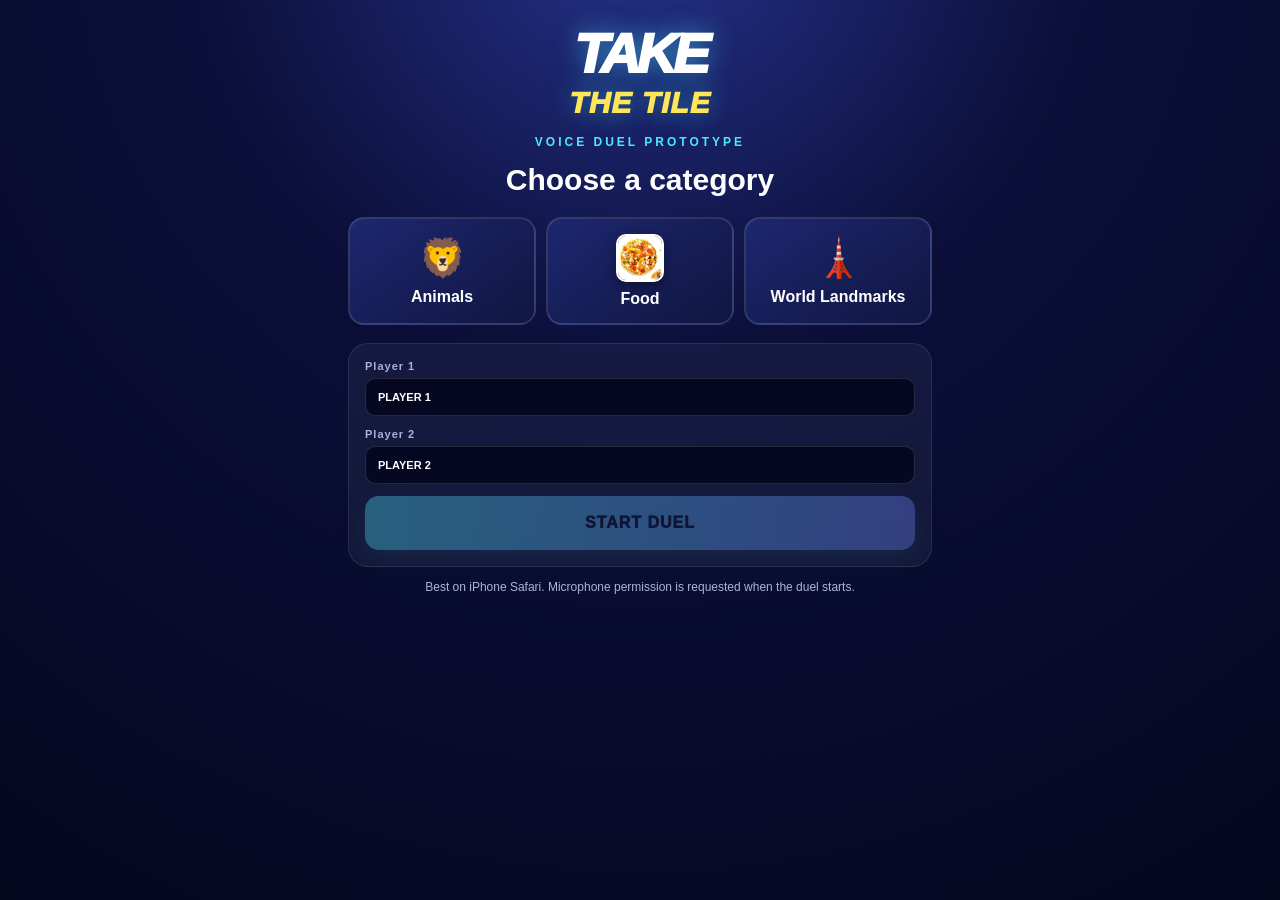
==== index.html @ 74255861 "v1.1" ====
<!doctype html>
<html lang="en">
<head>
  <meta charset="utf-8" />
  <meta name="viewport" content="width=device-width,initial-scale=1,viewport-fit=cover,user-scalable=no" />
  <meta name="theme-color" content="#080b2c" />
  <meta name="apple-mobile-web-app-capable" content="yes" />
  <meta name="apple-mobile-web-app-status-bar-style" content="black-translucent" />
  <title>Take The Tile — Voice Duel</title>
  <link rel="manifest" href="manifest.webmanifest" />
  <link rel="stylesheet" href="styles.css" />
</head>
<body>
  <main id="app">
    <section id="home" class="screen active">
      <div class="brand-mark">TAKE<br><span>THE TILE</span></div>
      <p class="eyebrow">VOICE DUEL PROTOTYPE</p>
      <h1>Choose a category</h1>
      <div id="categoryGrid" class="category-grid"></div>
      <div class="setup-card">
        <label>Player 1<input id="p1Name" maxlength="14" value="PLAYER 1" /></label>
        <label>Player 2<input id="p2Name" maxlength="14" value="PLAYER 2" /></label>
        <button id="startBtn" class="primary" disabled>START DUEL</button>
      </div>
      <p class="fine-print">Best on iPhone Safari. Microphone permission is requested when the duel starts.</p>
    </section>

    <section id="duel" class="screen">
      <header class="duel-header">
        <div class="category-label"><span>CATEGORY</span><strong id="duelCategory">Animals</strong></div>
        <button id="quitBtn" class="icon-btn" aria-label="Quit duel">×</button>
      </header>

      <div class="clocks">
        <div id="player0" class="player-panel active-player">
          <span id="name0">PLAYER 1</span>
          <strong id="clock0">45</strong>
        </div>
        <div id="player1" class="player-panel">
          <span id="name1">PLAYER 2</span>
          <strong id="clock1">45</strong>
        </div>
      </div>

      <section class="prompt-stage">
        <div id="turnBanner" class="turn-banner">PLAYER 1</div>
        <div id="promptCard" class="prompt-card" aria-live="polite">
          <div id="promptEmoji" class="prompt-emoji">🐘</div>
          <div id="promptHint" class="prompt-hint"></div>
        </div>
        <div id="passOverlay" class="pass-overlay hidden"><strong>PASS</strong><span>−3 SECONDS</span></div>
      </section>

      <section class="voice-card">
        <div class="voice-row">
          <div id="micDot" class="mic-dot"></div>
          <strong id="voiceStatus">Tap BEGIN to activate voice</strong>
        </div>
        <div id="heardText" class="heard-text">Your answer will appear here</div>
      </section>

      <div class="controls">
        <button id="beginBtn" class="primary">BEGIN</button>
        <button id="passBtn" class="pass-btn" disabled>PASS</button>
        <button id="manualCorrectBtn" class="secondary" disabled>CORRECT</button>
      </div>
      <p class="voice-help">Say the answer. Say “pass” or tap PASS. The CORRECT button is a fallback if iPhone speech recognition misses a valid answer.</p>
    </section>

    <section id="result" class="screen result-screen">
      <p class="eyebrow">DUEL COMPLETE</p>
      <div class="winner-burst">WINNER</div>
      <h1 id="winnerName">PLAYER 1</h1>
      <p id="resultCopy"></p>
      <div class="result-stats">
        <div><span id="finalName0">PLAYER 1</span><strong id="finalClock0">12</strong></div>
        <div><span id="finalName1">PLAYER 2</span><strong id="finalClock1">0</strong></div>
      </div>
      <button id="playAgainBtn" class="primary">PLAY AGAIN</button>
    </section>
  </main>
  <script src="game.js"></script>
</body>
</html>
---- styles.css ----
:root{--bg:#080b2c;--panel:#111747;--blue:#4ce7ff;--purple:#9b54ff;--pink:#ff3ba7;--yellow:#ffe558;--white:#fff;--muted:#aab3db;--danger:#ff5267}*{box-sizing:border-box}html,body{margin:0;min-height:100%;background:radial-gradient(circle at 50% -10%,#26338d 0,#0b0f39 38%,#05071f 100%);color:#fff;font-family:Inter,ui-sans-serif,-apple-system,BlinkMacSystemFont,"Segoe UI",sans-serif}body{min-height:100dvh;overflow-x:hidden}button,input{font:inherit}.screen{display:none;min-height:100dvh;padding:max(22px,env(safe-area-inset-top)) 18px max(24px,env(safe-area-inset-bottom));max-width:620px;margin:auto}.screen.active{display:flex;flex-direction:column}.brand-mark{margin:12px auto 0;text-align:center;font-weight:1000;font-style:italic;line-height:.72;font-size:56px;letter-spacing:-4px;text-shadow:0 0 25px #4ce7ff80}.brand-mark span{font-size:30px;color:var(--yellow);letter-spacing:1px}.eyebrow{text-align:center;color:var(--blue);font-weight:900;letter-spacing:3px;font-size:12px;margin:20px 0 6px}h1{text-align:center;font-size:30px;margin:8px 0 20px}.category-grid{display:grid;grid-template-columns:repeat(3,1fr);gap:10px}.category{border:2px solid #ffffff20;background:linear-gradient(145deg,#1d276f,#101641);border-radius:16px;color:#fff;padding:15px 8px;min-height:108px;display:flex;flex-direction:column;align-items:center;justify-content:center;gap:8px;font-weight:900}.category .cat-icon{font-size:38px}.category.selected{border-color:var(--yellow);box-shadow:0 0 0 2px #ffe55838,0 0 24px #ffe55830;transform:translateY(-2px)}.setup-card{margin-top:18px;background:#ffffff0c;border:1px solid #ffffff18;border-radius:20px;padding:16px;display:grid;gap:12px}.setup-card label{font-size:11px;letter-spacing:1px;color:var(--muted);font-weight:900}.setup-card input{display:block;width:100%;margin-top:6px;border:1px solid #ffffff22;border-radius:10px;background:#050820;color:#fff;padding:12px;font-weight:900;text-transform:uppercase}.primary,.pass-btn,.secondary{border:0;border-radius:14px;min-height:54px;font-weight:1000;letter-spacing:1px}.primary{background:linear-gradient(90deg,var(--blue),#6b8cff);color:#06102a;box-shadow:0 8px 24px #4ce7ff35}.primary:disabled{opacity:.35}.fine-print,.voice-help{font-size:12px;color:var(--muted);text-align:center;line-height:1.4}.duel-header{display:flex;align-items:center;justify-content:space-between}.category-label span{display:block;font-size:10px;letter-spacing:2px;color:var(--blue);font-weight:900}.category-label strong{font-size:22px}.icon-btn{width:40px;height:40px;border-radius:50%;border:1px solid #ffffff2b;background:#ffffff0c;color:#fff;font-size:28px}.clocks{display:grid;grid-template-columns:1fr 1fr;gap:10px;margin-top:18px}.player-panel{background:#0c1035;border:2px solid #ffffff18;border-radius:15px;padding:10px;text-align:center;transition:.2s}.player-panel span{display:block;font-size:11px;font-weight:900;color:var(--muted);white-space:nowrap;overflow:hidden;text-overflow:ellipsis}.player-panel strong{display:block;font-size:34px;font-variant-numeric:tabular-nums}.player-panel.active-player{border-color:var(--blue);box-shadow:0 0 22px #4ce7ff50;background:#14225a}.player-panel.danger{border-color:var(--danger);animation:pulse .7s infinite}.prompt-stage{position:relative;flex:1;min-height:300px;display:flex;align-items:center;justify-content:center;padding:24px 0 12px}.turn-banner{position:absolute;top:10px;z-index:2;background:var(--yellow);color:#161224;font-size:12px;font-weight:1000;padding:7px 18px;clip-path:polygon(7% 0,100% 0,93% 100%,0 100%)}.prompt-card{width:min(86vw,390px);aspect-ratio:1/1;border-radius:26px;background:radial-gradient(circle at 50% 35%,#fff 0,#edf3ff 55%,#c8d3ef 100%);border:6px solid #fff;box-shadow:0 0 0 3px #4ce7ff,0 18px 40px #0008;display:flex;flex-direction:column;align-items:center;justify-content:center;overflow:hidden}.prompt-emoji{font-size:clamp(110px,36vw,180px);filter:drop-shadow(0 12px 8px #18204a35)}.prompt-card.face-down{background:linear-gradient(145deg,#17205c,#080b2c);border-color:#4ce7ff;box-shadow:0 0 0 3px #9b54ff,0 18px 40px #0008}.prompt-card.face-down .prompt-emoji{filter:none}.card-back-mark{width:120px;height:120px;border-radius:50%;display:flex;align-items:center;justify-content:center;border:5px solid #ffe558;color:#ffe558;font-size:72px;font-weight:1000;box-shadow:0 0 28px #ffe55855}.prompt-hint{color:#0b1039;font-weight:1000;font-size:22px;text-align:center;padding:0 20px}.pass-overlay{position:absolute;inset:20% 8%;z-index:5;border-radius:24px;background:#ff365be8;display:flex;flex-direction:column;align-items:center;justify-content:center;box-shadow:0 0 40px #ff365b}.pass-overlay strong{font-size:56px}.pass-overlay span{font-weight:1000;letter-spacing:2px}.hidden{display:none}.voice-card{background:#ffffff0c;border:1px solid #ffffff20;border-radius:15px;padding:11px 14px}.voice-row{display:flex;align-items:center;gap:9px;font-size:12px}.mic-dot{width:11px;height:11px;border-radius:50%;background:#6d7397}.mic-dot.listening{background:#35ff8d;box-shadow:0 0 12px #35ff8d;animation:pulse .8s infinite}.mic-dot.error{background:var(--danger)}.heard-text{margin-top:6px;min-height:22px;color:var(--blue);font-weight:800;white-space:nowrap;overflow:hidden;text-overflow:ellipsis}.controls{display:grid;grid-template-columns:1fr 1fr;gap:10px;margin-top:12px}.controls .primary{grid-column:1/-1}.pass-btn{background:linear-gradient(90deg,#ff3b64,#ff6550);color:#fff}.secondary{background:#ffffff14;color:#fff;border:1px solid #ffffff35}.controls button:disabled{opacity:.35}.result-screen{align-items:center;justify-content:center;text-align:center}.winner-burst{background:var(--yellow);color:#17102c;font-weight:1000;letter-spacing:3px;padding:8px 26px;clip-path:polygon(6% 0,100% 0,94% 100%,0 100%);margin-top:14px}.result-screen h1{font-size:44px;margin:16px 0 6px;text-shadow:0 0 25px #4ce7ff}.result-stats{display:grid;grid-template-columns:1fr 1fr;width:100%;gap:10px;margin:24px 0}.result-stats div{background:#ffffff0c;border:1px solid #ffffff20;border-radius:16px;padding:15px}.result-stats span{display:block;color:var(--muted);font-size:11px;font-weight:900}.result-stats strong{font-size:31px}@keyframes pulse{50%{opacity:.5;transform:scale(.97)}}@media(max-height:720px){.prompt-stage{min-height:245px}.prompt-card{width:min(65vw,300px)}.prompt-emoji{font-size:110px}.voice-help{margin:8px 0 0}}
.category .cat-image{width:48px;height:48px;object-fit:cover;border-radius:10px;border:2px solid #fff;box-shadow:0 4px 12px #0006}.prompt-emoji:has(.prompt-photo){width:100%;height:100%;display:flex;align-items:center;justify-content:center}.prompt-photo{width:100%;height:100%;object-fit:contain;background:#fff;display:block}
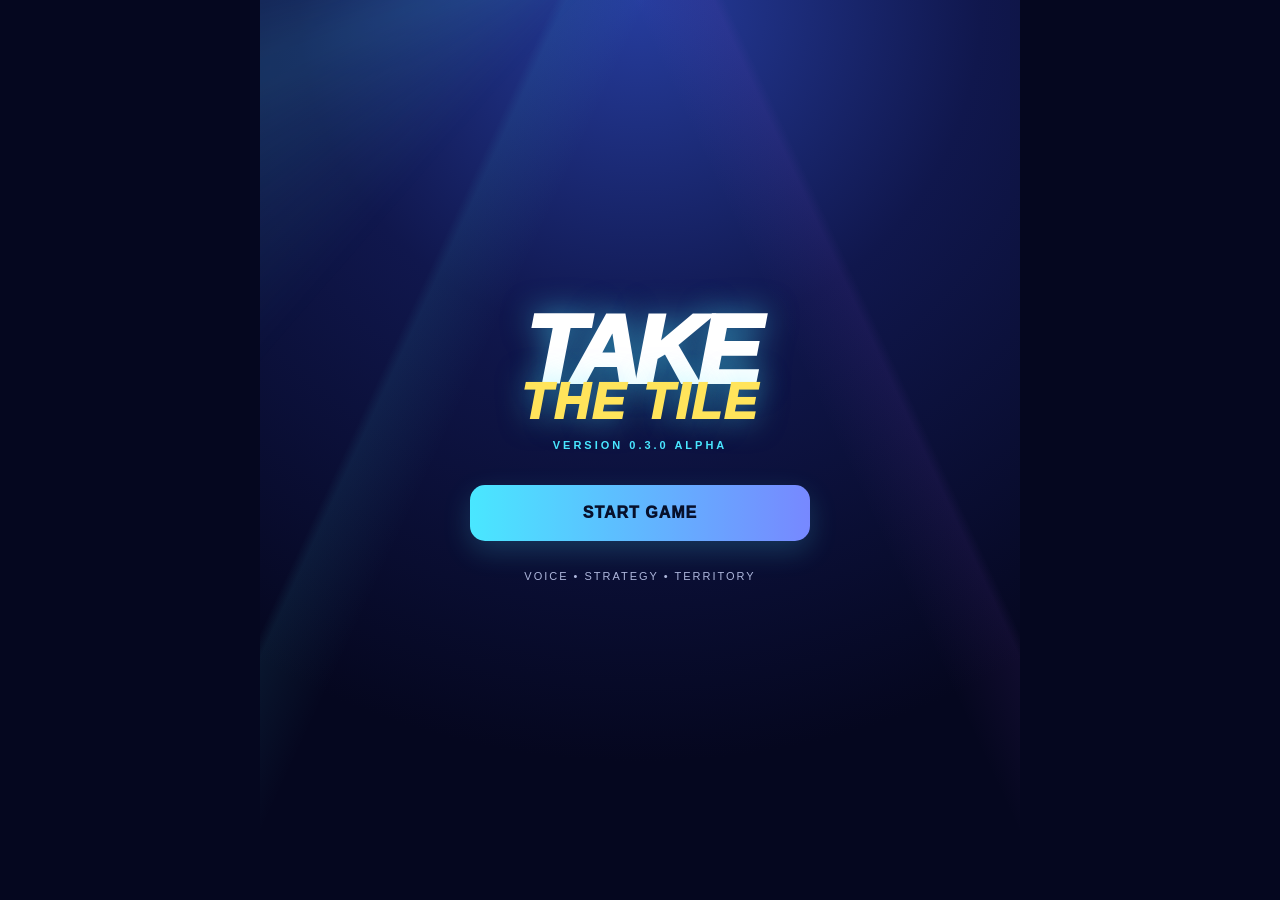
==== commit 29df7dd8: "v0.2.2v1" ====
--- a/index.html
+++ b/index.html
@@ -1,84 +1,18 @@
 <!doctype html>
 <html lang="en">
 <head>
-  <meta charset="utf-8" />
-  <meta name="viewport" content="width=device-width,initial-scale=1,viewport-fit=cover,user-scalable=no" />
-  <meta name="theme-color" content="#080b2c" />
-  <meta name="apple-mobile-web-app-capable" content="yes" />
-  <meta name="apple-mobile-web-app-status-bar-style" content="black-translucent" />
-  <title>Take The Tile — Voice Duel</title>
-  <link rel="manifest" href="manifest.webmanifest" />
-  <link rel="stylesheet" href="styles.css" />
+<meta charset="utf-8"><meta name="viewport" content="width=device-width,initial-scale=1,viewport-fit=cover,user-scalable=no">
+<meta name="theme-color" content="#05071f"><meta name="apple-mobile-web-app-capable" content="yes">
+<title>Take the Tile</title><link rel="manifest" href="manifest.webmanifest"><link rel="stylesheet" href="styles.css">
 </head>
-<body>
-  <main id="app">
-    <section id="home" class="screen active">
-      <div class="brand-mark">TAKE<br><span>THE TILE</span></div>
-      <p class="eyebrow">VOICE DUEL PROTOTYPE</p>
-      <h1>Choose a category</h1>
-      <div id="categoryGrid" class="category-grid"></div>
-      <div class="setup-card">
-        <label>Player 1<input id="p1Name" maxlength="14" value="PLAYER 1" /></label>
-        <label>Player 2<input id="p2Name" maxlength="14" value="PLAYER 2" /></label>
-        <button id="startBtn" class="primary" disabled>START DUEL</button>
-      </div>
-      <p class="fine-print">Best on iPhone Safari. Microphone permission is requested when the duel starts.</p>
-    </section>
-
-    <section id="duel" class="screen">
-      <header class="duel-header">
-        <div class="category-label"><span>CATEGORY</span><strong id="duelCategory">Animals</strong></div>
-        <button id="quitBtn" class="icon-btn" aria-label="Quit duel">×</button>
-      </header>
-
-      <div class="clocks">
-        <div id="player0" class="player-panel active-player">
-          <span id="name0">PLAYER 1</span>
-          <strong id="clock0">45</strong>
-        </div>
-        <div id="player1" class="player-panel">
-          <span id="name1">PLAYER 2</span>
-          <strong id="clock1">45</strong>
-        </div>
-      </div>
-
-      <section class="prompt-stage">
-        <div id="turnBanner" class="turn-banner">PLAYER 1</div>
-        <div id="promptCard" class="prompt-card" aria-live="polite">
-          <div id="promptEmoji" class="prompt-emoji">🐘</div>
-          <div id="promptHint" class="prompt-hint"></div>
-        </div>
-        <div id="passOverlay" class="pass-overlay hidden"><strong>PASS</strong><span>−3 SECONDS</span></div>
-      </section>
-
-      <section class="voice-card">
-        <div class="voice-row">
-          <div id="micDot" class="mic-dot"></div>
-          <strong id="voiceStatus">Tap BEGIN to activate voice</strong>
-        </div>
-        <div id="heardText" class="heard-text">Your answer will appear here</div>
-      </section>
-
-      <div class="controls">
-        <button id="beginBtn" class="primary">BEGIN</button>
-        <button id="passBtn" class="pass-btn" disabled>PASS</button>
-        <button id="manualCorrectBtn" class="secondary" disabled>CORRECT</button>
-      </div>
-      <p class="voice-help">Say the answer. Say “pass” or tap PASS. The CORRECT button is a fallback if iPhone speech recognition misses a valid answer.</p>
-    </section>
-
-    <section id="result" class="screen result-screen">
-      <p class="eyebrow">DUEL COMPLETE</p>
-      <div class="winner-burst">WINNER</div>
-      <h1 id="winnerName">PLAYER 1</h1>
-      <p id="resultCopy"></p>
-      <div class="result-stats">
-        <div><span id="finalName0">PLAYER 1</span><strong id="finalClock0">12</strong></div>
-        <div><span id="finalName1">PLAYER 2</span><strong id="finalClock1">0</strong></div>
-      </div>
-      <button id="playAgainBtn" class="primary">PLAY AGAIN</button>
-    </section>
-  </main>
-  <script src="game.js"></script>
-</body>
-</html>
+<body><main id="app">
+<section id="splash" class="screen active studio-screen"><div class="spotlights"></div><div class="logo">TAKE<span>THE TILE</span></div><div class="version">VERSION 0.3.0 ALPHA</div><button id="enterBtn" class="primary hero-btn">START GAME</button><p class="tagline">VOICE • STRATEGY • TERRITORY</p></section>
+<section id="mode" class="screen studio-screen"><header class="topbar"><button class="back" data-back="splash">‹</button><h1>Choose Game</h1></header><div class="mode-grid" id="modeGrid"></div></section>
+<section id="players" class="screen studio-screen"><header class="topbar"><button class="back" data-back="mode">‹</button><h1>Players</h1></header><p class="step-copy">Enter a name and choose a colour for every player.</p><div id="playerForm" class="player-form"></div><button id="toCategoriesBtn" class="primary">CHOOSE CATEGORIES</button></section>
+<section id="categories" class="screen studio-screen"><header class="topbar"><button class="back" data-back="players">‹</button><h1>Category Draft</h1></header><div class="draft-banner"><span id="draftPlayer">PLAYER 1</span><strong>Choose your category</strong></div><div id="genreTabs" class="genre-tabs"></div><div id="categoryGrid" class="category-grid"></div><p class="catalog-note"><strong>200-category catalogue installed.</strong> Categories marked READY contain local image packs in this build.</p></section>
+<section id="randomizer" class="screen studio-screen centre"><p class="eyebrow">THE RANDOMIZER</p><div id="randomName" class="random-name">PLAYER 1</div><p id="randomCopy">Selecting the next challenger…</p></section>
+<section id="board" class="screen studio-screen"><header class="board-header"><div><span>CHALLENGER</span><strong id="challengerName">PLAYER 1</strong></div><button id="boardQuit" class="icon-btn">×</button></header><p id="boardInstruction" class="board-instruction">Touch an opponent tile that shares an edge with your territory.</p><div id="floorBoard" class="floor-board"></div><div id="boardLegend" class="board-legend"></div></section>
+<section id="duel" class="screen studio-screen"><header class="duel-header"><div class="category-label"><span>CATEGORY</span><strong id="duelCategory"></strong></div><button id="quitDuel" class="icon-btn">×</button></header><div class="clocks"><div id="player0" class="player-panel active-player"><span id="name0"></span><strong id="clock0">45</strong></div><div id="player1" class="player-panel"><span id="name1"></span><strong id="clock1">45</strong></div></div><section class="prompt-stage"><div id="turnBanner" class="turn-banner"></div><div id="promptCard" class="prompt-card face-down"><div id="promptVisual"><div class="card-back-mark">?</div></div></div><div id="passOverlay" class="pass-overlay hidden"><strong>PASS</strong><span>−3 SECONDS</span></div></section><section class="voice-card"><div class="voice-row"><div id="micDot" class="mic-dot"></div><strong id="voiceStatus">Tap BEGIN to activate voice</strong></div><div id="heardText" class="heard-text">Your answer will appear here</div></section><div class="controls"><button id="beginBtn" class="primary">BEGIN</button><button id="passBtn" class="pass-btn" disabled>PASS</button><button id="manualCorrectBtn" class="secondary" disabled>CORRECT</button></div></section>
+<section id="result" class="screen studio-screen centre"><p class="eyebrow">DUEL COMPLETE</p><div class="winner-burst">WINNER</div><h1 id="winnerName"></h1><p id="resultCopy"></p><button id="continueBoardBtn" class="primary">RETURN TO THE FLOOR</button></section>
+<section id="champion" class="screen studio-screen centre"><p class="eyebrow">THE FLOOR IS YOURS</p><div class="trophy">★</div><h1 id="championName"></h1><p>has taken every tile.</p><button id="newGameBtn" class="primary">NEW GAME</button></section>
+</main><script src="game.js"></script></body></html>
--- a/styles.css
+++ b/styles.css
@@ -1,2 +1 @@
-:root{--bg:#080b2c;--panel:#111747;--blue:#4ce7ff;--purple:#9b54ff;--pink:#ff3ba7;--yellow:#ffe558;--white:#fff;--muted:#aab3db;--danger:#ff5267}*{box-sizing:border-box}html,body{margin:0;min-height:100%;background:radial-gradient(circle at 50% -10%,#26338d 0,#0b0f39 38%,#05071f 100%);color:#fff;font-family:Inter,ui-sans-serif,-apple-system,BlinkMacSystemFont,"Segoe UI",sans-serif}body{min-height:100dvh;overflow-x:hidden}button,input{font:inherit}.screen{display:none;min-height:100dvh;padding:max(22px,env(safe-area-inset-top)) 18px max(24px,env(safe-area-inset-bottom));max-width:620px;margin:auto}.screen.active{display:flex;flex-direction:column}.brand-mark{margin:12px auto 0;text-align:center;font-weight:1000;font-style:italic;line-height:.72;font-size:56px;letter-spacing:-4px;text-shadow:0 0 25px #4ce7ff80}.brand-mark span{font-size:30px;color:var(--yellow);letter-spacing:1px}.eyebrow{text-align:center;color:var(--blue);font-weight:900;letter-spacing:3px;font-size:12px;margin:20px 0 6px}h1{text-align:center;font-size:30px;margin:8px 0 20px}.category-grid{display:grid;grid-template-columns:repeat(3,1fr);gap:10px}.category{border:2px solid #ffffff20;background:linear-gradient(145deg,#1d276f,#101641);border-radius:16px;color:#fff;padding:15px 8px;min-height:108px;display:flex;flex-direction:column;align-items:center;justify-content:center;gap:8px;font-weight:900}.category .cat-icon{font-size:38px}.category.selected{border-color:var(--yellow);box-shadow:0 0 0 2px #ffe55838,0 0 24px #ffe55830;transform:translateY(-2px)}.setup-card{margin-top:18px;background:#ffffff0c;border:1px solid #ffffff18;border-radius:20px;padding:16px;display:grid;gap:12px}.setup-card label{font-size:11px;letter-spacing:1px;color:var(--muted);font-weight:900}.setup-card input{display:block;width:100%;margin-top:6px;border:1px solid #ffffff22;border-radius:10px;background:#050820;color:#fff;padding:12px;font-weight:900;text-transform:uppercase}.primary,.pass-btn,.secondary{border:0;border-radius:14px;min-height:54px;font-weight:1000;letter-spacing:1px}.primary{background:linear-gradient(90deg,var(--blue),#6b8cff);color:#06102a;box-shadow:0 8px 24px #4ce7ff35}.primary:disabled{opacity:.35}.fine-print,.voice-help{font-size:12px;color:var(--muted);text-align:center;line-height:1.4}.duel-header{display:flex;align-items:center;justify-content:space-between}.category-label span{display:block;font-size:10px;letter-spacing:2px;color:var(--blue);font-weight:900}.category-label strong{font-size:22px}.icon-btn{width:40px;height:40px;border-radius:50%;border:1px solid #ffffff2b;background:#ffffff0c;color:#fff;font-size:28px}.clocks{display:grid;grid-template-columns:1fr 1fr;gap:10px;margin-top:18px}.player-panel{background:#0c1035;border:2px solid #ffffff18;border-radius:15px;padding:10px;text-align:center;transition:.2s}.player-panel span{display:block;font-size:11px;font-weight:900;color:var(--muted);white-space:nowrap;overflow:hidden;text-overflow:ellipsis}.player-panel strong{display:block;font-size:34px;font-variant-numeric:tabular-nums}.player-panel.active-player{border-color:var(--blue);box-shadow:0 0 22px #4ce7ff50;background:#14225a}.player-panel.danger{border-color:var(--danger);animation:pulse .7s infinite}.prompt-stage{position:relative;flex:1;min-height:300px;display:flex;align-items:center;justify-content:center;padding:24px 0 12px}.turn-banner{position:absolute;top:10px;z-index:2;background:var(--yellow);color:#161224;font-size:12px;font-weight:1000;padding:7px 18px;clip-path:polygon(7% 0,100% 0,93% 100%,0 100%)}.prompt-card{width:min(86vw,390px);aspect-ratio:1/1;border-radius:26px;background:radial-gradient(circle at 50% 35%,#fff 0,#edf3ff 55%,#c8d3ef 100%);border:6px solid #fff;box-shadow:0 0 0 3px #4ce7ff,0 18px 40px #0008;display:flex;flex-direction:column;align-items:center;justify-content:center;overflow:hidden}.prompt-emoji{font-size:clamp(110px,36vw,180px);filter:drop-shadow(0 12px 8px #18204a35)}.prompt-card.face-down{background:linear-gradient(145deg,#17205c,#080b2c);border-color:#4ce7ff;box-shadow:0 0 0 3px #9b54ff,0 18px 40px #0008}.prompt-card.face-down .prompt-emoji{filter:none}.card-back-mark{width:120px;height:120px;border-radius:50%;display:flex;align-items:center;justify-content:center;border:5px solid #ffe558;color:#ffe558;font-size:72px;font-weight:1000;box-shadow:0 0 28px #ffe55855}.prompt-hint{color:#0b1039;font-weight:1000;font-size:22px;text-align:center;padding:0 20px}.pass-overlay{position:absolute;inset:20% 8%;z-index:5;border-radius:24px;background:#ff365be8;display:flex;flex-direction:column;align-items:center;justify-content:center;box-shadow:0 0 40px #ff365b}.pass-overlay strong{font-size:56px}.pass-overlay span{font-weight:1000;letter-spacing:2px}.hidden{display:none}.voice-card{background:#ffffff0c;border:1px solid #ffffff20;border-radius:15px;padding:11px 14px}.voice-row{display:flex;align-items:center;gap:9px;font-size:12px}.mic-dot{width:11px;height:11px;border-radius:50%;background:#6d7397}.mic-dot.listening{background:#35ff8d;box-shadow:0 0 12px #35ff8d;animation:pulse .8s infinite}.mic-dot.error{background:var(--danger)}.heard-text{margin-top:6px;min-height:22px;color:var(--blue);font-weight:800;white-space:nowrap;overflow:hidden;text-overflow:ellipsis}.controls{display:grid;grid-template-columns:1fr 1fr;gap:10px;margin-top:12px}.controls .primary{grid-column:1/-1}.pass-btn{background:linear-gradient(90deg,#ff3b64,#ff6550);color:#fff}.secondary{background:#ffffff14;color:#fff;border:1px solid #ffffff35}.controls button:disabled{opacity:.35}.result-screen{align-items:center;justify-content:center;text-align:center}.winner-burst{background:var(--yellow);color:#17102c;font-weight:1000;letter-spacing:3px;padding:8px 26px;clip-path:polygon(6% 0,100% 0,94% 100%,0 100%);margin-top:14px}.result-screen h1{font-size:44px;margin:16px 0 6px;text-shadow:0 0 25px #4ce7ff}.result-stats{display:grid;grid-template-columns:1fr 1fr;width:100%;gap:10px;margin:24px 0}.result-stats div{background:#ffffff0c;border:1px solid #ffffff20;border-radius:16px;padding:15px}.result-stats span{display:block;color:var(--muted);font-size:11px;font-weight:900}.result-stats strong{font-size:31px}@keyframes pulse{50%{opacity:.5;transform:scale(.97)}}@media(max-height:720px){.prompt-stage{min-height:245px}.prompt-card{width:min(65vw,300px)}.prompt-emoji{font-size:110px}.voice-help{margin:8px 0 0}}
-.category .cat-image{width:48px;height:48px;object-fit:cover;border-radius:10px;border:2px solid #fff;box-shadow:0 4px 12px #0006}.prompt-emoji:has(.prompt-photo){width:100%;height:100%;display:flex;align-items:center;justify-content:center}.prompt-photo{width:100%;height:100%;object-fit:contain;background:#fff;display:block}
+:root{--bg:#05071f;--blue:#49e7ff;--purple:#9b54ff;--yellow:#ffe45b;--muted:#aeb7dc;--danger:#ff5267}*{box-sizing:border-box}html,body{margin:0;min-height:100%;background:#05071f;color:#fff;font-family:Inter,-apple-system,BlinkMacSystemFont,"Segoe UI",sans-serif}body{min-height:100dvh;overflow-x:hidden}button,input{font:inherit}.screen{display:none;min-height:100dvh;padding:max(20px,env(safe-area-inset-top)) 16px max(22px,env(safe-area-inset-bottom));max-width:760px;margin:auto;position:relative;overflow:hidden}.screen.active{display:flex;flex-direction:column}.studio-screen{background:radial-gradient(circle at 50% 0,#263d9e 0,#10174d 35%,#05071f 78%)}.studio-screen:before{content:"";position:absolute;inset:0;pointer-events:none;background:linear-gradient(115deg,transparent 25%,#48e8ff12 26%,transparent 33%),linear-gradient(245deg,transparent 25%,#a855f712 26%,transparent 33%)}.studio-screen>*{position:relative;z-index:1}.centre{align-items:center;justify-content:center;text-align:center}.spotlights{position:absolute;inset:-10% -40% 30%;background:conic-gradient(from 220deg at 50% 0,transparent,#52e9ff25,transparent 15%,#a855f72b,transparent 31%,#ffe45b20,transparent 46%);filter:blur(10px);animation:sweep 7s linear infinite}.logo{margin:auto auto 18px;text-align:center;font-weight:1000;font-style:italic;line-height:.72;font-size:clamp(58px,17vw,96px);letter-spacing:-6px;text-shadow:0 0 30px #49e7ff88}.logo span{display:block;font-size:.52em;color:var(--yellow);letter-spacing:2px}.version{text-align:center;color:var(--blue);letter-spacing:3px;font-size:11px;font-weight:900}.tagline{text-align:center;color:var(--muted);letter-spacing:2px;font-size:11px;margin-bottom:auto}.hero-btn{margin:34px auto 18px;width:min(340px,90%)}.primary,.secondary,.pass-btn{border:0;border-radius:15px;min-height:56px;padding:0 18px;font-weight:1000;letter-spacing:1px}.primary{background:linear-gradient(90deg,var(--blue),#7788ff);color:#07102b;box-shadow:0 10px 28px #49e7ff30}.secondary{background:#ffffff14;color:#fff;border:1px solid #ffffff35}.pass-btn{background:linear-gradient(90deg,#ff3b64,#ff6b4c);color:#fff}.topbar,.duel-header,.board-header{display:flex;align-items:center;justify-content:space-between}.topbar h1{margin:0 auto;font-size:27px}.back,.icon-btn{width:42px;height:42px;border-radius:50%;border:1px solid #ffffff2d;background:#ffffff0d;color:#fff;font-size:28px}.mode-grid{display:grid;gap:13px;margin:auto 0}.mode-card{border:1px solid #ffffff25;background:linear-gradient(145deg,#253582,#101642);border-radius:20px;color:#fff;padding:22px;text-align:left;box-shadow:0 15px 28px #0005,inset 0 1px #ffffff24}.mode-card strong{display:block;font-size:24px}.mode-card span{color:var(--muted);font-size:13px}.step-copy,.catalog-note,.board-instruction{color:var(--muted);text-align:center;line-height:1.45}.player-form{display:grid;gap:10px;margin:12px 0 18px;overflow:auto}.player-row{display:grid;grid-template-columns:42px 1fr;gap:10px;background:#ffffff0b;border:1px solid #ffffff1e;border-radius:15px;padding:10px}.player-swatch{border-radius:11px;border:2px solid #fff5}.player-row input{width:100%;border:0;border-radius:10px;background:#050820;color:#fff;padding:12px;font-weight:900;text-transform:uppercase}.genre-tabs{display:flex;gap:8px;overflow:auto;padding:12px 0}.genre-tab{white-space:nowrap;border:1px solid #ffffff25;background:#ffffff0d;color:#fff;border-radius:999px;padding:9px 13px;font-size:12px;font-weight:900}.genre-tab.active{background:var(--yellow);color:#11142c}.draft-banner{text-align:center;background:#ffffff0d;border:1px solid #ffffff20;border-radius:16px;padding:12px;margin-top:16px}.draft-banner span{display:block;color:var(--blue);font-weight:1000}.category-grid{display:grid;grid-template-columns:repeat(2,1fr);gap:10px;overflow:auto;padding-bottom:10px}.category{position:relative;border:1px solid #ffffff22;background:linear-gradient(145deg,#1b286c,#0c123a);color:#fff;border-radius:16px;padding:14px;text-align:left;min-height:92px}.category strong{display:block}.category small{color:var(--muted)}.category.ready:after{content:"READY";position:absolute;right:8px;top:8px;font-size:9px;background:#39e88c;color:#052116;border-radius:99px;padding:4px 7px;font-weight:1000}.category.locked{opacity:.44}.random-name{font-size:clamp(42px,13vw,78px);font-weight:1000;text-shadow:0 0 30px #49e7ff;margin:20px 0}.floor-board{display:grid;gap:8px;perspective:900px;margin:auto 0}.tile{position:relative;min-height:92px;border:1px solid #ffffff45;border-radius:13px;color:#fff;padding:8px;transform:rotateX(7deg);box-shadow:0 12px 0 #020315aa,0 17px 25px #0008,inset 0 2px #ffffff50;display:flex;flex-direction:column;justify-content:space-between;text-align:left}.tile.selectable{outline:3px solid var(--yellow);animation:tileGlow 1s infinite}.tile .owner{font-size:10px;font-weight:1000}.tile .cat{font-size:11px;line-height:1.1;font-weight:900}.board-header span{display:block;color:var(--blue);font-size:9px;letter-spacing:2px}.board-header strong{font-size:21px}.board-legend{display:flex;gap:8px;overflow:auto;margin-top:14px}.legend-chip{white-space:nowrap;font-size:10px;border-radius:99px;padding:7px 10px;font-weight:900}.category-label span{display:block;font-size:9px;color:var(--blue);letter-spacing:2px}.category-label strong{font-size:22px}.clocks{display:grid;grid-template-columns:1fr 1fr;gap:10px;margin-top:16px}.player-panel{background:#0b1035;border:2px solid #ffffff18;border-radius:15px;padding:10px;text-align:center}.player-panel.active-player{border-color:var(--blue);box-shadow:0 0 22px #49e7ff55}.player-panel span{display:block;font-size:11px;font-weight:900;color:var(--muted)}.player-panel strong{font-size:34px}.prompt-stage{position:relative;flex:1;min-height:295px;display:flex;align-items:center;justify-content:center;padding:25px 0 10px}.turn-banner{position:absolute;top:8px;background:var(--yellow);color:#151127;font-size:11px;font-weight:1000;padding:7px 18px;clip-path:polygon(7% 0,100% 0,93% 100%,0 100%)}.prompt-card{width:min(84vw,390px);aspect-ratio:1;border-radius:25px;background:#edf3ff;border:6px solid #fff;box-shadow:0 0 0 3px var(--blue),0 18px 40px #0008;overflow:hidden;display:flex;align-items:center;justify-content:center}.prompt-card.face-down{background:linear-gradient(145deg,#18235f,#070a28)}#promptVisual,.prompt-photo{width:100%;height:100%}.prompt-photo{object-fit:cover}.card-back-mark{margin:auto;width:120px;height:120px;border-radius:50%;border:5px solid var(--yellow);color:var(--yellow);display:flex;align-items:center;justify-content:center;font-size:72px;font-weight:1000}.pass-overlay{position:absolute;inset:22% 8%;z-index:4;border-radius:23px;background:#ff365bea;display:flex;flex-direction:column;align-items:center;justify-content:center}.pass-overlay strong{font-size:56px}.hidden{display:none}.voice-card{background:#ffffff0c;border:1px solid #ffffff20;border-radius:15px;padding:11px 14px}.voice-row{display:flex;gap:9px;align-items:center;font-size:12px}.mic-dot{width:11px;height:11px;border-radius:50%;background:#697197}.mic-dot.listening{background:#35ff8d;box-shadow:0 0 12px #35ff8d}.mic-dot.error{background:var(--danger)}.heard-text{margin-top:6px;min-height:22px;color:var(--blue);font-weight:800;white-space:nowrap;overflow:hidden;text-overflow:ellipsis}.controls{display:grid;grid-template-columns:1fr 1fr;gap:10px;margin-top:12px}.controls .primary{grid-column:1/-1}.controls button:disabled{opacity:.35}.winner-burst{background:var(--yellow);color:#17102c;font-weight:1000;letter-spacing:3px;padding:8px 26px;clip-path:polygon(6% 0,100% 0,94% 100%,0 100%)}.trophy{font-size:100px;color:var(--yellow);text-shadow:0 0 35px #ffe45b}.eyebrow{color:var(--blue);font-weight:1000;letter-spacing:3px;font-size:11px}@keyframes sweep{to{transform:rotate(360deg)}}@keyframes tileGlow{50%{filter:brightness(1.35)}}@media(min-width:650px){.category-grid{grid-template-columns:repeat(3,1fr)}}@media(max-height:720px){.prompt-stage{min-height:235px}.prompt-card{width:min(65vw,300px)}}
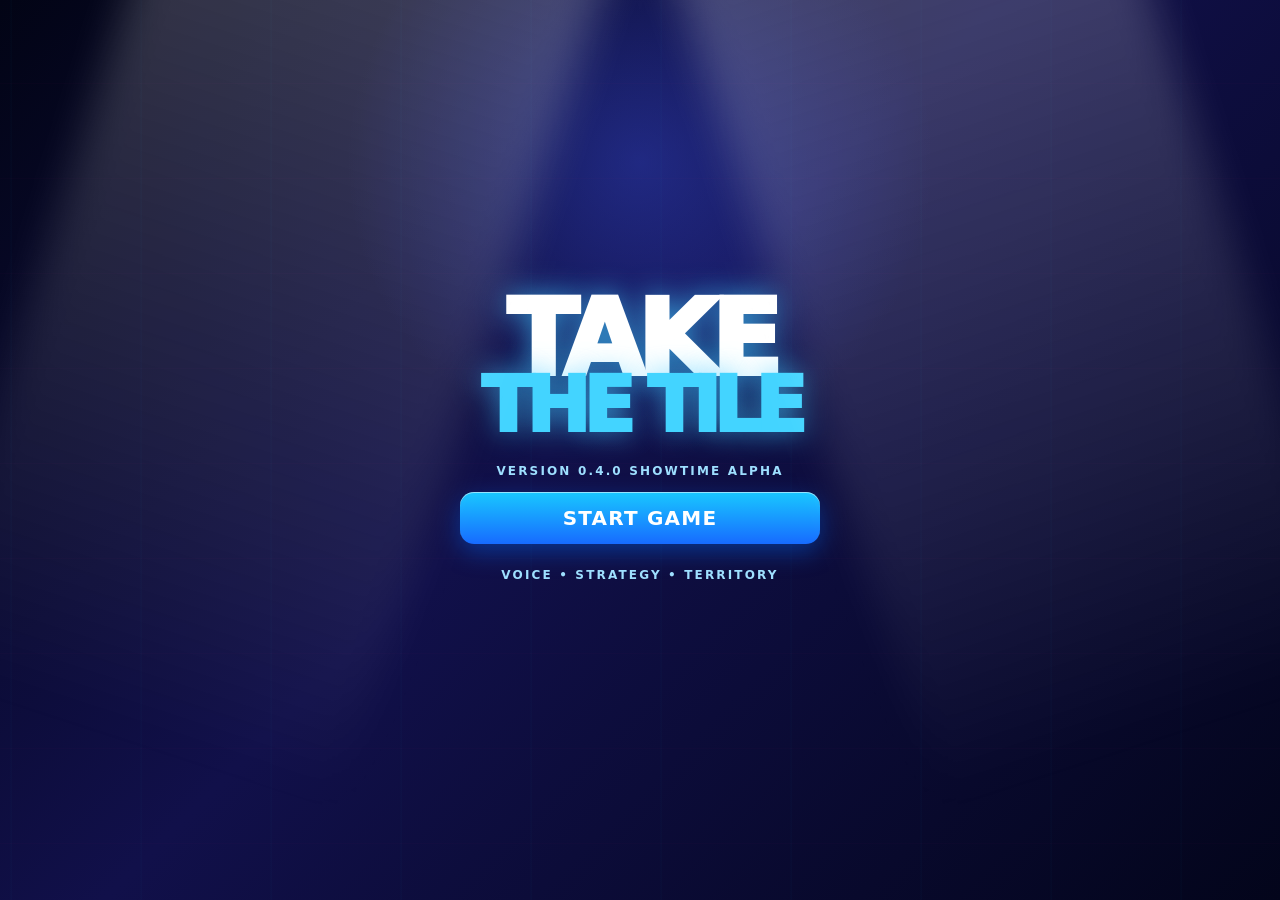
==== commit 4674b159: "v2" ====
--- a/index.html
+++ b/index.html
@@ -6,13 +6,15 @@
 <title>Take the Tile</title><link rel="manifest" href="manifest.webmanifest"><link rel="stylesheet" href="styles.css">
 </head>
 <body><main id="app">
-<section id="splash" class="screen active studio-screen"><div class="spotlights"></div><div class="logo">TAKE<span>THE TILE</span></div><div class="version">VERSION 0.3.0 ALPHA</div><button id="enterBtn" class="primary hero-btn">START GAME</button><p class="tagline">VOICE • STRATEGY • TERRITORY</p></section>
-<section id="mode" class="screen studio-screen"><header class="topbar"><button class="back" data-back="splash">‹</button><h1>Choose Game</h1></header><div class="mode-grid" id="modeGrid"></div></section>
+<section id="splash" class="screen active studio-screen centre"><div class="spotlights"></div><div class="logo">TAKE<span>THE TILE</span></div><div class="version">VERSION 0.4.0 SHOWTIME ALPHA</div><button id="enterBtn" class="primary hero-btn">START GAME</button><p class="tagline">VOICE • STRATEGY • TERRITORY</p></section>
+<section id="hostIntro" class="screen studio-screen host-screen"><div class="host-stage"><div class="host-avatar"><span>MS</span></div><div class="host-copy"><p class="eyebrow">YOUR HOST</p><h1>MAX STERLING</h1><p id="hostLine">Welcome to Take the Tile — where knowledge wins territory.</p><button id="hostContinue" class="primary">LET'S PLAY</button></div></div></section>
+<section id="mode" class="screen studio-screen"><header class="topbar"><button class="back" data-back="splash">‹</button><h1>Choose Players</h1></header><p class="step-copy">Play solo practice or a full Floor game with up to 20 players.</p><div class="mode-grid" id="modeGrid"></div></section>
 <section id="players" class="screen studio-screen"><header class="topbar"><button class="back" data-back="mode">‹</button><h1>Players</h1></header><p class="step-copy">Enter a name and choose a colour for every player.</p><div id="playerForm" class="player-form"></div><button id="toCategoriesBtn" class="primary">CHOOSE CATEGORIES</button></section>
-<section id="categories" class="screen studio-screen"><header class="topbar"><button class="back" data-back="players">‹</button><h1>Category Draft</h1></header><div class="draft-banner"><span id="draftPlayer">PLAYER 1</span><strong>Choose your category</strong></div><div id="genreTabs" class="genre-tabs"></div><div id="categoryGrid" class="category-grid"></div><p class="catalog-note"><strong>200-category catalogue installed.</strong> Categories marked READY contain local image packs in this build.</p></section>
-<section id="randomizer" class="screen studio-screen centre"><p class="eyebrow">THE RANDOMIZER</p><div id="randomName" class="random-name">PLAYER 1</div><p id="randomCopy">Selecting the next challenger…</p></section>
-<section id="board" class="screen studio-screen"><header class="board-header"><div><span>CHALLENGER</span><strong id="challengerName">PLAYER 1</strong></div><button id="boardQuit" class="icon-btn">×</button></header><p id="boardInstruction" class="board-instruction">Touch an opponent tile that shares an edge with your territory.</p><div id="floorBoard" class="floor-board"></div><div id="boardLegend" class="board-legend"></div></section>
+<section id="categories" class="screen studio-screen"><header class="topbar"><button class="back" data-back="players">‹</button><h1>Category Draft</h1></header><div class="draft-banner"><span id="draftPlayer">PLAYER 1</span><strong>Choose your category</strong></div><div id="genreTabs" class="genre-tabs"></div><div id="categoryGrid" class="category-grid"></div><p class="catalog-note"><strong>200-category catalogue installed.</strong> READY categories contain complete image, word, question or calculation packs.</p></section>
+<section id="randomizer" class="screen studio-screen centre"><p class="eyebrow">MAX STERLING ACTIVATES</p><h1 class="randomizer-title">THE RANDOMIZER</h1><div class="random-orbit"><div id="randomName" class="random-name">PLAYER 1</div></div><p id="randomCopy">Selecting the next challenger…</p></section>
+<section id="board" class="screen studio-screen"><header class="board-header"><div><span>CHALLENGER</span><strong id="challengerName">PLAYER 1</strong></div><button id="boardQuit" class="icon-btn">×</button></header><p id="boardInstruction" class="board-instruction">Touch an opponent territory that shares an edge with yours.</p><div id="floorBoard" class="floor-board"></div><div id="boardLegend" class="board-legend"></div></section>
+<section id="hostDecision" class="screen studio-screen host-screen"><div class="host-stage"><div class="host-avatar"><span>MS</span></div><div class="host-copy"><p class="eyebrow">MAX STERLING</p><h1 id="decisionWinner">WINNER</h1><p>You control the floor. Challenge another neighbouring opponent, or return to the floor and activate the Randomizer.</p><div class="decision-buttons"><button id="stayBtn" class="primary">STAY & PLAY</button><button id="returnBtn" class="secondary">RETURN TO FLOOR</button></div></div></div></section>
 <section id="duel" class="screen studio-screen"><header class="duel-header"><div class="category-label"><span>CATEGORY</span><strong id="duelCategory"></strong></div><button id="quitDuel" class="icon-btn">×</button></header><div class="clocks"><div id="player0" class="player-panel active-player"><span id="name0"></span><strong id="clock0">45</strong></div><div id="player1" class="player-panel"><span id="name1"></span><strong id="clock1">45</strong></div></div><section class="prompt-stage"><div id="turnBanner" class="turn-banner"></div><div id="promptCard" class="prompt-card face-down"><div id="promptVisual"><div class="card-back-mark">?</div></div></div><div id="passOverlay" class="pass-overlay hidden"><strong>PASS</strong><span>−3 SECONDS</span></div></section><section class="voice-card"><div class="voice-row"><div id="micDot" class="mic-dot"></div><strong id="voiceStatus">Tap BEGIN to activate voice</strong></div><div id="heardText" class="heard-text">Your answer will appear here</div></section><div class="controls"><button id="beginBtn" class="primary">BEGIN</button><button id="passBtn" class="pass-btn" disabled>PASS</button><button id="manualCorrectBtn" class="secondary" disabled>CORRECT</button></div></section>
-<section id="result" class="screen studio-screen centre"><p class="eyebrow">DUEL COMPLETE</p><div class="winner-burst">WINNER</div><h1 id="winnerName"></h1><p id="resultCopy"></p><button id="continueBoardBtn" class="primary">RETURN TO THE FLOOR</button></section>
+<section id="result" class="screen studio-screen centre"><p class="eyebrow">DUEL COMPLETE</p><div class="winner-burst">WINNER</div><h1 id="winnerName"></h1><p id="resultCopy"></p><button id="continueBoardBtn" class="primary">CONTINUE</button></section>
 <section id="champion" class="screen studio-screen centre"><p class="eyebrow">THE FLOOR IS YOURS</p><div class="trophy">★</div><h1 id="championName"></h1><p>has taken every tile.</p><button id="newGameBtn" class="primary">NEW GAME</button></section>
 </main><script src="game.js"></script></body></html>
--- a/styles.css
+++ b/styles.css
@@ -1 +1 @@
-:root{--bg:#05071f;--blue:#49e7ff;--purple:#9b54ff;--yellow:#ffe45b;--muted:#aeb7dc;--danger:#ff5267}*{box-sizing:border-box}html,body{margin:0;min-height:100%;background:#05071f;color:#fff;font-family:Inter,-apple-system,BlinkMacSystemFont,"Segoe UI",sans-serif}body{min-height:100dvh;overflow-x:hidden}button,input{font:inherit}.screen{display:none;min-height:100dvh;padding:max(20px,env(safe-area-inset-top)) 16px max(22px,env(safe-area-inset-bottom));max-width:760px;margin:auto;position:relative;overflow:hidden}.screen.active{display:flex;flex-direction:column}.studio-screen{background:radial-gradient(circle at 50% 0,#263d9e 0,#10174d 35%,#05071f 78%)}.studio-screen:before{content:"";position:absolute;inset:0;pointer-events:none;background:linear-gradient(115deg,transparent 25%,#48e8ff12 26%,transparent 33%),linear-gradient(245deg,transparent 25%,#a855f712 26%,transparent 33%)}.studio-screen>*{position:relative;z-index:1}.centre{align-items:center;justify-content:center;text-align:center}.spotlights{position:absolute;inset:-10% -40% 30%;background:conic-gradient(from 220deg at 50% 0,transparent,#52e9ff25,transparent 15%,#a855f72b,transparent 31%,#ffe45b20,transparent 46%);filter:blur(10px);animation:sweep 7s linear infinite}.logo{margin:auto auto 18px;text-align:center;font-weight:1000;font-style:italic;line-height:.72;font-size:clamp(58px,17vw,96px);letter-spacing:-6px;text-shadow:0 0 30px #49e7ff88}.logo span{display:block;font-size:.52em;color:var(--yellow);letter-spacing:2px}.version{text-align:center;color:var(--blue);letter-spacing:3px;font-size:11px;font-weight:900}.tagline{text-align:center;color:var(--muted);letter-spacing:2px;font-size:11px;margin-bottom:auto}.hero-btn{margin:34px auto 18px;width:min(340px,90%)}.primary,.secondary,.pass-btn{border:0;border-radius:15px;min-height:56px;padding:0 18px;font-weight:1000;letter-spacing:1px}.primary{background:linear-gradient(90deg,var(--blue),#7788ff);color:#07102b;box-shadow:0 10px 28px #49e7ff30}.secondary{background:#ffffff14;color:#fff;border:1px solid #ffffff35}.pass-btn{background:linear-gradient(90deg,#ff3b64,#ff6b4c);color:#fff}.topbar,.duel-header,.board-header{display:flex;align-items:center;justify-content:space-between}.topbar h1{margin:0 auto;font-size:27px}.back,.icon-btn{width:42px;height:42px;border-radius:50%;border:1px solid #ffffff2d;background:#ffffff0d;color:#fff;font-size:28px}.mode-grid{display:grid;gap:13px;margin:auto 0}.mode-card{border:1px solid #ffffff25;background:linear-gradient(145deg,#253582,#101642);border-radius:20px;color:#fff;padding:22px;text-align:left;box-shadow:0 15px 28px #0005,inset 0 1px #ffffff24}.mode-card strong{display:block;font-size:24px}.mode-card span{color:var(--muted);font-size:13px}.step-copy,.catalog-note,.board-instruction{color:var(--muted);text-align:center;line-height:1.45}.player-form{display:grid;gap:10px;margin:12px 0 18px;overflow:auto}.player-row{display:grid;grid-template-columns:42px 1fr;gap:10px;background:#ffffff0b;border:1px solid #ffffff1e;border-radius:15px;padding:10px}.player-swatch{border-radius:11px;border:2px solid #fff5}.player-row input{width:100%;border:0;border-radius:10px;background:#050820;color:#fff;padding:12px;font-weight:900;text-transform:uppercase}.genre-tabs{display:flex;gap:8px;overflow:auto;padding:12px 0}.genre-tab{white-space:nowrap;border:1px solid #ffffff25;background:#ffffff0d;color:#fff;border-radius:999px;padding:9px 13px;font-size:12px;font-weight:900}.genre-tab.active{background:var(--yellow);color:#11142c}.draft-banner{text-align:center;background:#ffffff0d;border:1px solid #ffffff20;border-radius:16px;padding:12px;margin-top:16px}.draft-banner span{display:block;color:var(--blue);font-weight:1000}.category-grid{display:grid;grid-template-columns:repeat(2,1fr);gap:10px;overflow:auto;padding-bottom:10px}.category{position:relative;border:1px solid #ffffff22;background:linear-gradient(145deg,#1b286c,#0c123a);color:#fff;border-radius:16px;padding:14px;text-align:left;min-height:92px}.category strong{display:block}.category small{color:var(--muted)}.category.ready:after{content:"READY";position:absolute;right:8px;top:8px;font-size:9px;background:#39e88c;color:#052116;border-radius:99px;padding:4px 7px;font-weight:1000}.category.locked{opacity:.44}.random-name{font-size:clamp(42px,13vw,78px);font-weight:1000;text-shadow:0 0 30px #49e7ff;margin:20px 0}.floor-board{display:grid;gap:8px;perspective:900px;margin:auto 0}.tile{position:relative;min-height:92px;border:1px solid #ffffff45;border-radius:13px;color:#fff;padding:8px;transform:rotateX(7deg);box-shadow:0 12px 0 #020315aa,0 17px 25px #0008,inset 0 2px #ffffff50;display:flex;flex-direction:column;justify-content:space-between;text-align:left}.tile.selectable{outline:3px solid var(--yellow);animation:tileGlow 1s infinite}.tile .owner{font-size:10px;font-weight:1000}.tile .cat{font-size:11px;line-height:1.1;font-weight:900}.board-header span{display:block;color:var(--blue);font-size:9px;letter-spacing:2px}.board-header strong{font-size:21px}.board-legend{display:flex;gap:8px;overflow:auto;margin-top:14px}.legend-chip{white-space:nowrap;font-size:10px;border-radius:99px;padding:7px 10px;font-weight:900}.category-label span{display:block;font-size:9px;color:var(--blue);letter-spacing:2px}.category-label strong{font-size:22px}.clocks{display:grid;grid-template-columns:1fr 1fr;gap:10px;margin-top:16px}.player-panel{background:#0b1035;border:2px solid #ffffff18;border-radius:15px;padding:10px;text-align:center}.player-panel.active-player{border-color:var(--blue);box-shadow:0 0 22px #49e7ff55}.player-panel span{display:block;font-size:11px;font-weight:900;color:var(--muted)}.player-panel strong{font-size:34px}.prompt-stage{position:relative;flex:1;min-height:295px;display:flex;align-items:center;justify-content:center;padding:25px 0 10px}.turn-banner{position:absolute;top:8px;background:var(--yellow);color:#151127;font-size:11px;font-weight:1000;padding:7px 18px;clip-path:polygon(7% 0,100% 0,93% 100%,0 100%)}.prompt-card{width:min(84vw,390px);aspect-ratio:1;border-radius:25px;background:#edf3ff;border:6px solid #fff;box-shadow:0 0 0 3px var(--blue),0 18px 40px #0008;overflow:hidden;display:flex;align-items:center;justify-content:center}.prompt-card.face-down{background:linear-gradient(145deg,#18235f,#070a28)}#promptVisual,.prompt-photo{width:100%;height:100%}.prompt-photo{object-fit:cover}.card-back-mark{margin:auto;width:120px;height:120px;border-radius:50%;border:5px solid var(--yellow);color:var(--yellow);display:flex;align-items:center;justify-content:center;font-size:72px;font-weight:1000}.pass-overlay{position:absolute;inset:22% 8%;z-index:4;border-radius:23px;background:#ff365bea;display:flex;flex-direction:column;align-items:center;justify-content:center}.pass-overlay strong{font-size:56px}.hidden{display:none}.voice-card{background:#ffffff0c;border:1px solid #ffffff20;border-radius:15px;padding:11px 14px}.voice-row{display:flex;gap:9px;align-items:center;font-size:12px}.mic-dot{width:11px;height:11px;border-radius:50%;background:#697197}.mic-dot.listening{background:#35ff8d;box-shadow:0 0 12px #35ff8d}.mic-dot.error{background:var(--danger)}.heard-text{margin-top:6px;min-height:22px;color:var(--blue);font-weight:800;white-space:nowrap;overflow:hidden;text-overflow:ellipsis}.controls{display:grid;grid-template-columns:1fr 1fr;gap:10px;margin-top:12px}.controls .primary{grid-column:1/-1}.controls button:disabled{opacity:.35}.winner-burst{background:var(--yellow);color:#17102c;font-weight:1000;letter-spacing:3px;padding:8px 26px;clip-path:polygon(6% 0,100% 0,94% 100%,0 100%)}.trophy{font-size:100px;color:var(--yellow);text-shadow:0 0 35px #ffe45b}.eyebrow{color:var(--blue);font-weight:1000;letter-spacing:3px;font-size:11px}@keyframes sweep{to{transform:rotate(360deg)}}@keyframes tileGlow{50%{filter:brightness(1.35)}}@media(min-width:650px){.category-grid{grid-template-columns:repeat(3,1fr)}}@media(max-height:720px){.prompt-stage{min-height:235px}.prompt-card{width:min(65vw,300px)}}
+:root{font-family:Inter,system-ui,-apple-system,sans-serif;color:#fff;background:#020515}*{box-sizing:border-box}body{margin:0;min-height:100vh;background:#020515}.screen{display:none;min-height:100vh;padding:calc(18px + env(safe-area-inset-top)) 18px calc(22px + env(safe-area-inset-bottom));overflow:auto}.screen.active{display:block}.centre{text-align:center;align-content:center}.studio-screen{position:relative;background:radial-gradient(circle at 50% 18%,rgba(67,92,255,.35),transparent 30%),linear-gradient(135deg,#020415 0%,#11104a 46%,#03051b 100%);isolation:isolate}.studio-screen:before{content:"";position:fixed;inset:0;pointer-events:none;z-index:-1;background:linear-gradient(90deg,transparent 0 8%,rgba(36,213,255,.08) 8.4%,transparent 9%),linear-gradient(0deg,transparent 0 12%,rgba(255,54,144,.07) 12.4%,transparent 13%);background-size:130px 100%,100% 95px;perspective:700px}.spotlights{position:absolute;inset:0;overflow:hidden;pointer-events:none}.spotlights:before,.spotlights:after{content:"";position:absolute;top:-25%;width:35%;height:110%;background:linear-gradient(rgba(255,255,255,.25),transparent);filter:blur(20px);transform:rotate(18deg)}.spotlights:before{left:4%}.spotlights:after{right:4%;transform:rotate(-18deg)}button{font:inherit;color:inherit;border:0;cursor:pointer}.primary,.secondary,.pass-btn{min-height:52px;border-radius:14px;font-weight:900;letter-spacing:.06em;padding:13px 20px}.primary{background:linear-gradient(180deg,#19c8ff,#176bff);box-shadow:0 8px 24px #006dff66,inset 0 1px #fff8}.secondary{background:#fff1;border:1px solid #ffffff55}.pass-btn{background:linear-gradient(#ff557e,#bd174c)}button:disabled{opacity:.4}.logo{font-size:clamp(52px,14vw,105px);font-weight:1000;line-height:.73;letter-spacing:-.07em;text-shadow:0 0 28px #42caffaa}.logo span{display:block;color:#43d4ff;font-size:.73em}.version,.tagline,.eyebrow{font-weight:800;letter-spacing:.18em;font-size:12px;color:#9edfff}.version{margin:30px 0 14px}.hero-btn{width:min(360px,90%);font-size:20px}.tagline{margin-top:24px}.topbar,.board-header,.duel-header{display:flex;align-items:center;justify-content:space-between;gap:12px}.topbar h1{margin:0 auto}.back,.icon-btn{width:44px;height:44px;border-radius:50%;background:#ffffff14;font-size:30px}.step-copy,.board-instruction,.catalog-note{color:#cbd5ff;text-align:center}.mode-grid{display:grid;grid-template-columns:repeat(auto-fit,minmax(105px,1fr));gap:12px;max-width:780px;margin:24px auto}.mode-card{min-height:94px;border-radius:18px;background:linear-gradient(145deg,#283ea4,#10183f);box-shadow:inset 2px 2px #ffffff24,0 12px 20px #0008;font-weight:900}.mode-card strong{font-size:28px;display:block}.player-form{display:grid;grid-template-columns:repeat(auto-fit,minmax(220px,1fr));gap:12px;max-width:980px;margin:20px auto}.player-entry{display:flex;align-items:center;gap:10px;background:#ffffff12;padding:10px;border-radius:14px}.player-entry input{flex:1;min-width:0;background:#090e31;border:1px solid #ffffff33;color:#fff;padding:12px;border-radius:10px;font-weight:800}.player-swatch{width:42px;height:42px;border-radius:12px}.draft-banner{text-align:center;padding:12px}.draft-banner span{display:block;color:#7edfff;font-weight:900}.genre-tabs{display:flex;gap:8px;overflow:auto;padding:8px 0}.genre-tab{white-space:nowrap;border-radius:999px;background:#ffffff12;padding:10px 14px}.genre-tab.active{background:#217cff}.category-grid{display:grid;grid-template-columns:repeat(auto-fill,minmax(150px,1fr));gap:10px;max-width:1100px;margin:auto}.category{min-height:88px;border-radius:15px;text-align:left;padding:12px;background:#10183e;border:1px solid #ffffff1f}.category.ready{background:linear-gradient(145deg,#1a347a,#11204f);box-shadow:0 7px 18px #0007}.category.locked{opacity:.48}.category small{display:block;color:#9db1e7;margin-top:7px}.randomizer-title{font-size:clamp(36px,9vw,70px);margin:4px}.random-orbit{margin:35px auto;width:min(82vw,420px);aspect-ratio:1;border-radius:50%;padding:15%;display:grid;place-items:center;background:conic-gradient(#24cfff,#5d35ff,#ff278e,#ffc21c,#24cfff);box-shadow:0 0 60px #26b8ff99;animation:spin 1.4s linear infinite}.random-name{background:#070b2e;border-radius:50%;width:100%;height:100%;display:grid;place-items:center;font-size:clamp(25px,7vw,48px);font-weight:1000;padding:20px}.random-orbit:has(.random-name){animation-play-state:running}@keyframes spin{to{transform:rotate(360deg)}}.random-name{transform:rotate(0deg)}.floor-board{display:grid;gap:9px;max-width:900px;margin:18px auto;perspective:900px}.tile{position:relative;min-height:105px;border-radius:13px;padding:9px;display:flex;flex-direction:column;justify-content:space-between;overflow:hidden;border:2px solid #ffffff25;box-shadow:inset 3px 3px #ffffff25,inset -3px -4px #0005,0 12px 16px #0009;transform:rotateX(5deg);text-shadow:0 2px 4px #000}.tile:after{content:"";position:absolute;inset:0;background:linear-gradient(145deg,#fff5,transparent 35%);pointer-events:none}.tile.selectable{outline:3px solid #fff;animation:pulse 1s infinite}.tile .owner{font-size:11px;font-weight:900;z-index:1}.tile .cat{font-size:clamp(11px,2.2vw,16px);font-weight:1000;z-index:1}@keyframes pulse{50%{filter:brightness(1.35);transform:rotateX(5deg) translateY(-4px)}}.board-legend{display:flex;flex-wrap:wrap;gap:6px;justify-content:center}.legend-chip{padding:6px 10px;border-radius:999px;font-size:11px;font-weight:900}.clocks{display:grid;grid-template-columns:1fr 1fr;gap:10px;margin:14px auto;max-width:700px}.player-panel{background:#10183e;border-radius:16px;padding:12px;opacity:.6}.player-panel.active-player{opacity:1;outline:3px solid #3ae1ff;box-shadow:0 0 25px #1bd5ff77}.player-panel span{display:block;font-weight:800}.player-panel strong{font-size:52px}.prompt-stage{position:relative;text-align:center}.turn-banner{font-weight:900;color:#7ee8ff;margin:8px}.prompt-card{width:min(90vw,620px);height:min(46vh,430px);margin:auto;border-radius:20px;background:linear-gradient(145deg,#111944,#080b26);padding:13px;display:grid;place-items:center;box-shadow:inset 2px 2px #ffffff26,0 18px 30px #0009}.prompt-photo{max-width:100%;max-height:100%;border-radius:13px;object-fit:contain}.prompt-text{font-size:clamp(30px,8vw,72px);font-weight:1000;line-height:1.05;padding:20px}.prompt-question{font-size:clamp(22px,5.8vw,46px);font-weight:900;line-height:1.18;padding:20px}.face-down .card-back-mark{font-size:150px;font-weight:1000;color:#3dcfff;text-shadow:0 0 30px #36cfff}.voice-card{max-width:700px;margin:12px auto;background:#ffffff0c;border:1px solid #ffffff1c;border-radius:14px;padding:10px}.voice-row{display:flex;gap:8px;justify-content:center}.mic-dot{width:14px;height:14px;border-radius:50%;background:#586080}.mic-dot.listening{background:#ff355f;box-shadow:0 0 15px #ff355f}.mic-dot.error{background:#ffb52d}.heard-text{color:#b8c9ef;margin-top:5px;min-height:20px}.controls,.decision-buttons{display:flex;gap:10px;justify-content:center;flex-wrap:wrap}.pass-overlay{position:absolute;inset:25% 10%;display:grid;place-items:center;background:#c7134ddd;border-radius:18px;font-size:35px;z-index:3}.pass-overlay span{font-size:16px}.hidden{display:none}.winner-burst{font-weight:1000;color:#51e0ff;letter-spacing:.2em}.trophy{font-size:110px;color:#ffd84b}.host-stage{min-height:85vh;display:grid;grid-template-columns:minmax(180px,330px) 1fr;align-items:center;gap:28px;max-width:960px;margin:auto}.host-avatar{aspect-ratio:3/4;border-radius:45% 45% 24% 24%;background:linear-gradient(145deg,#6fdcff,#293a9a 48%,#090b24 49%);display:grid;place-items:center;border:5px solid #ffffff33;box-shadow:0 0 50px #2ecbff66,inset 0 0 40px #fff2}.host-avatar span{font-size:70px;font-weight:1000;text-shadow:0 5px 12px #000}.host-copy h1{font-size:clamp(45px,9vw,92px);margin:4px 0}.host-copy p{font-size:clamp(17px,3vw,25px);color:#d9e3ff}.host-copy{text-align:left}@media(max-width:650px){.host-stage{grid-template-columns:1fr;text-align:center}.host-avatar{width:150px;margin:auto}.host-copy{text-align:center}.tile{min-height:83px}.floor-board{gap:5px}.screen{padding-left:10px;padding-right:10px}}
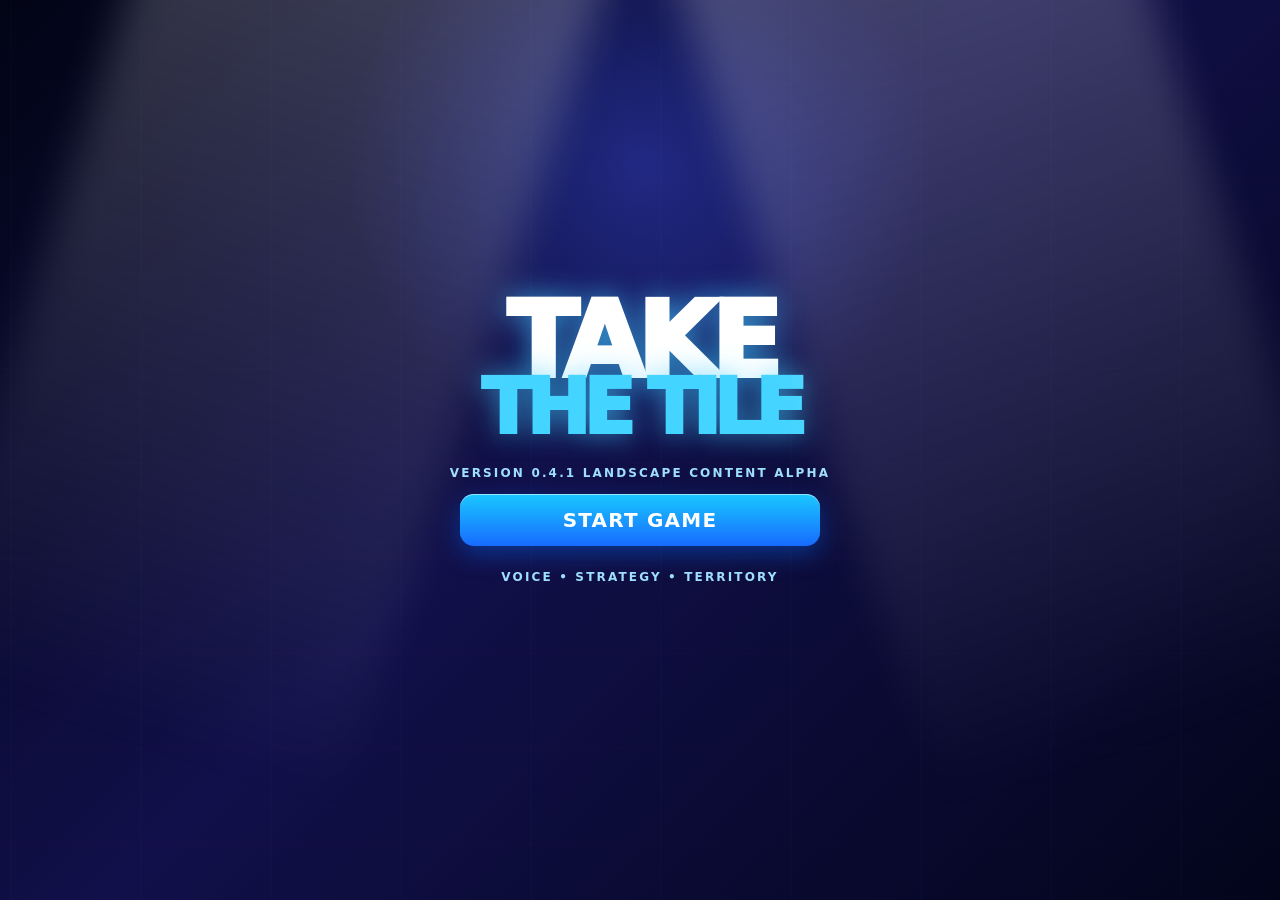
==== commit 5a301ea8: "v3" ====
--- a/index.html
+++ b/index.html
@@ -6,7 +6,7 @@
 <title>Take the Tile</title><link rel="manifest" href="manifest.webmanifest"><link rel="stylesheet" href="styles.css">
 </head>
 <body><main id="app">
-<section id="splash" class="screen active studio-screen centre"><div class="spotlights"></div><div class="logo">TAKE<span>THE TILE</span></div><div class="version">VERSION 0.4.0 SHOWTIME ALPHA</div><button id="enterBtn" class="primary hero-btn">START GAME</button><p class="tagline">VOICE • STRATEGY • TERRITORY</p></section>
+<section id="splash" class="screen active studio-screen centre"><div class="spotlights"></div><div class="logo">TAKE<span>THE TILE</span></div><div class="version">VERSION 0.4.1 LANDSCAPE CONTENT ALPHA</div><button id="enterBtn" class="primary hero-btn">START GAME</button><p class="tagline">VOICE • STRATEGY • TERRITORY</p></section>
 <section id="hostIntro" class="screen studio-screen host-screen"><div class="host-stage"><div class="host-avatar"><span>MS</span></div><div class="host-copy"><p class="eyebrow">YOUR HOST</p><h1>MAX STERLING</h1><p id="hostLine">Welcome to Take the Tile — where knowledge wins territory.</p><button id="hostContinue" class="primary">LET'S PLAY</button></div></div></section>
 <section id="mode" class="screen studio-screen"><header class="topbar"><button class="back" data-back="splash">‹</button><h1>Choose Players</h1></header><p class="step-copy">Play solo practice or a full Floor game with up to 20 players.</p><div class="mode-grid" id="modeGrid"></div></section>
 <section id="players" class="screen studio-screen"><header class="topbar"><button class="back" data-back="mode">‹</button><h1>Players</h1></header><p class="step-copy">Enter a name and choose a colour for every player.</p><div id="playerForm" class="player-form"></div><button id="toCategoriesBtn" class="primary">CHOOSE CATEGORIES</button></section>
--- a/styles.css
+++ b/styles.css
@@ -1 +1,29 @@
 :root{font-family:Inter,system-ui,-apple-system,sans-serif;color:#fff;background:#020515}*{box-sizing:border-box}body{margin:0;min-height:100vh;background:#020515}.screen{display:none;min-height:100vh;padding:calc(18px + env(safe-area-inset-top)) 18px calc(22px + env(safe-area-inset-bottom));overflow:auto}.screen.active{display:block}.centre{text-align:center;align-content:center}.studio-screen{position:relative;background:radial-gradient(circle at 50% 18%,rgba(67,92,255,.35),transparent 30%),linear-gradient(135deg,#020415 0%,#11104a 46%,#03051b 100%);isolation:isolate}.studio-screen:before{content:"";position:fixed;inset:0;pointer-events:none;z-index:-1;background:linear-gradient(90deg,transparent 0 8%,rgba(36,213,255,.08) 8.4%,transparent 9%),linear-gradient(0deg,transparent 0 12%,rgba(255,54,144,.07) 12.4%,transparent 13%);background-size:130px 100%,100% 95px;perspective:700px}.spotlights{position:absolute;inset:0;overflow:hidden;pointer-events:none}.spotlights:before,.spotlights:after{content:"";position:absolute;top:-25%;width:35%;height:110%;background:linear-gradient(rgba(255,255,255,.25),transparent);filter:blur(20px);transform:rotate(18deg)}.spotlights:before{left:4%}.spotlights:after{right:4%;transform:rotate(-18deg)}button{font:inherit;color:inherit;border:0;cursor:pointer}.primary,.secondary,.pass-btn{min-height:52px;border-radius:14px;font-weight:900;letter-spacing:.06em;padding:13px 20px}.primary{background:linear-gradient(180deg,#19c8ff,#176bff);box-shadow:0 8px 24px #006dff66,inset 0 1px #fff8}.secondary{background:#fff1;border:1px solid #ffffff55}.pass-btn{background:linear-gradient(#ff557e,#bd174c)}button:disabled{opacity:.4}.logo{font-size:clamp(52px,14vw,105px);font-weight:1000;line-height:.73;letter-spacing:-.07em;text-shadow:0 0 28px #42caffaa}.logo span{display:block;color:#43d4ff;font-size:.73em}.version,.tagline,.eyebrow{font-weight:800;letter-spacing:.18em;font-size:12px;color:#9edfff}.version{margin:30px 0 14px}.hero-btn{width:min(360px,90%);font-size:20px}.tagline{margin-top:24px}.topbar,.board-header,.duel-header{display:flex;align-items:center;justify-content:space-between;gap:12px}.topbar h1{margin:0 auto}.back,.icon-btn{width:44px;height:44px;border-radius:50%;background:#ffffff14;font-size:30px}.step-copy,.board-instruction,.catalog-note{color:#cbd5ff;text-align:center}.mode-grid{display:grid;grid-template-columns:repeat(auto-fit,minmax(105px,1fr));gap:12px;max-width:780px;margin:24px auto}.mode-card{min-height:94px;border-radius:18px;background:linear-gradient(145deg,#283ea4,#10183f);box-shadow:inset 2px 2px #ffffff24,0 12px 20px #0008;font-weight:900}.mode-card strong{font-size:28px;display:block}.player-form{display:grid;grid-template-columns:repeat(auto-fit,minmax(220px,1fr));gap:12px;max-width:980px;margin:20px auto}.player-entry{display:flex;align-items:center;gap:10px;background:#ffffff12;padding:10px;border-radius:14px}.player-entry input{flex:1;min-width:0;background:#090e31;border:1px solid #ffffff33;color:#fff;padding:12px;border-radius:10px;font-weight:800}.player-swatch{width:42px;height:42px;border-radius:12px}.draft-banner{text-align:center;padding:12px}.draft-banner span{display:block;color:#7edfff;font-weight:900}.genre-tabs{display:flex;gap:8px;overflow:auto;padding:8px 0}.genre-tab{white-space:nowrap;border-radius:999px;background:#ffffff12;padding:10px 14px}.genre-tab.active{background:#217cff}.category-grid{display:grid;grid-template-columns:repeat(auto-fill,minmax(150px,1fr));gap:10px;max-width:1100px;margin:auto}.category{min-height:88px;border-radius:15px;text-align:left;padding:12px;background:#10183e;border:1px solid #ffffff1f}.category.ready{background:linear-gradient(145deg,#1a347a,#11204f);box-shadow:0 7px 18px #0007}.category.locked{opacity:.48}.category small{display:block;color:#9db1e7;margin-top:7px}.randomizer-title{font-size:clamp(36px,9vw,70px);margin:4px}.random-orbit{margin:35px auto;width:min(82vw,420px);aspect-ratio:1;border-radius:50%;padding:15%;display:grid;place-items:center;background:conic-gradient(#24cfff,#5d35ff,#ff278e,#ffc21c,#24cfff);box-shadow:0 0 60px #26b8ff99;animation:spin 1.4s linear infinite}.random-name{background:#070b2e;border-radius:50%;width:100%;height:100%;display:grid;place-items:center;font-size:clamp(25px,7vw,48px);font-weight:1000;padding:20px}.random-orbit:has(.random-name){animation-play-state:running}@keyframes spin{to{transform:rotate(360deg)}}.random-name{transform:rotate(0deg)}.floor-board{display:grid;gap:9px;max-width:900px;margin:18px auto;perspective:900px}.tile{position:relative;min-height:105px;border-radius:13px;padding:9px;display:flex;flex-direction:column;justify-content:space-between;overflow:hidden;border:2px solid #ffffff25;box-shadow:inset 3px 3px #ffffff25,inset -3px -4px #0005,0 12px 16px #0009;transform:rotateX(5deg);text-shadow:0 2px 4px #000}.tile:after{content:"";position:absolute;inset:0;background:linear-gradient(145deg,#fff5,transparent 35%);pointer-events:none}.tile.selectable{outline:3px solid #fff;animation:pulse 1s infinite}.tile .owner{font-size:11px;font-weight:900;z-index:1}.tile .cat{font-size:clamp(11px,2.2vw,16px);font-weight:1000;z-index:1}@keyframes pulse{50%{filter:brightness(1.35);transform:rotateX(5deg) translateY(-4px)}}.board-legend{display:flex;flex-wrap:wrap;gap:6px;justify-content:center}.legend-chip{padding:6px 10px;border-radius:999px;font-size:11px;font-weight:900}.clocks{display:grid;grid-template-columns:1fr 1fr;gap:10px;margin:14px auto;max-width:700px}.player-panel{background:#10183e;border-radius:16px;padding:12px;opacity:.6}.player-panel.active-player{opacity:1;outline:3px solid #3ae1ff;box-shadow:0 0 25px #1bd5ff77}.player-panel span{display:block;font-weight:800}.player-panel strong{font-size:52px}.prompt-stage{position:relative;text-align:center}.turn-banner{font-weight:900;color:#7ee8ff;margin:8px}.prompt-card{width:min(90vw,620px);height:min(46vh,430px);margin:auto;border-radius:20px;background:linear-gradient(145deg,#111944,#080b26);padding:13px;display:grid;place-items:center;box-shadow:inset 2px 2px #ffffff26,0 18px 30px #0009}.prompt-photo{max-width:100%;max-height:100%;border-radius:13px;object-fit:contain}.prompt-text{font-size:clamp(30px,8vw,72px);font-weight:1000;line-height:1.05;padding:20px}.prompt-question{font-size:clamp(22px,5.8vw,46px);font-weight:900;line-height:1.18;padding:20px}.face-down .card-back-mark{font-size:150px;font-weight:1000;color:#3dcfff;text-shadow:0 0 30px #36cfff}.voice-card{max-width:700px;margin:12px auto;background:#ffffff0c;border:1px solid #ffffff1c;border-radius:14px;padding:10px}.voice-row{display:flex;gap:8px;justify-content:center}.mic-dot{width:14px;height:14px;border-radius:50%;background:#586080}.mic-dot.listening{background:#ff355f;box-shadow:0 0 15px #ff355f}.mic-dot.error{background:#ffb52d}.heard-text{color:#b8c9ef;margin-top:5px;min-height:20px}.controls,.decision-buttons{display:flex;gap:10px;justify-content:center;flex-wrap:wrap}.pass-overlay{position:absolute;inset:25% 10%;display:grid;place-items:center;background:#c7134ddd;border-radius:18px;font-size:35px;z-index:3}.pass-overlay span{font-size:16px}.hidden{display:none}.winner-burst{font-weight:1000;color:#51e0ff;letter-spacing:.2em}.trophy{font-size:110px;color:#ffd84b}.host-stage{min-height:85vh;display:grid;grid-template-columns:minmax(180px,330px) 1fr;align-items:center;gap:28px;max-width:960px;margin:auto}.host-avatar{aspect-ratio:3/4;border-radius:45% 45% 24% 24%;background:linear-gradient(145deg,#6fdcff,#293a9a 48%,#090b24 49%);display:grid;place-items:center;border:5px solid #ffffff33;box-shadow:0 0 50px #2ecbff66,inset 0 0 40px #fff2}.host-avatar span{font-size:70px;font-weight:1000;text-shadow:0 5px 12px #000}.host-copy h1{font-size:clamp(45px,9vw,92px);margin:4px 0}.host-copy p{font-size:clamp(17px,3vw,25px);color:#d9e3ff}.host-copy{text-align:left}@media(max-width:650px){.host-stage{grid-template-columns:1fr;text-align:center}.host-avatar{width:150px;margin:auto}.host-copy{text-align:center}.tile{min-height:83px}.floor-board{gap:5px}.screen{padding-left:10px;padding-right:10px}}
+
+
+/* v0.4.1 landscape-first phone layout */
+html,body,#app{width:100%;height:100%;overflow:hidden}
+.screen{min-height:100dvh;max-height:100dvh;overflow:auto;padding:clamp(10px,2vh,20px) max(14px,env(safe-area-inset-right)) clamp(10px,2vh,20px) max(14px,env(safe-area-inset-left))}
+.topbar,.board-header,.duel-header{position:sticky;top:0;z-index:8}
+.mode-grid{grid-template-columns:repeat(5,minmax(78px,1fr));gap:10px}
+.player-form{grid-template-columns:repeat(4,minmax(150px,1fr));gap:10px}
+.genre-tabs{display:flex;overflow-x:auto;white-space:nowrap;padding-bottom:6px}
+.category-grid{grid-template-columns:repeat(4,minmax(150px,1fr));gap:10px}
+.floor-board{height:min(66dvh,560px);max-width:min(94vw,1100px);margin:0 auto;gap:8px;perspective:1100px}
+.tile{min-height:0;transform:rotateX(4deg) translateZ(0);box-shadow:0 10px 0 rgba(0,0,0,.32),0 14px 24px rgba(0,0,0,.4),inset 0 1px 0 rgba(255,255,255,.4)}
+.tile.selectable{transform:rotateX(4deg) translateY(-3px) scale(1.025);box-shadow:0 10px 0 rgba(0,0,0,.32),0 0 24px rgba(255,255,255,.65),inset 0 1px 0 rgba(255,255,255,.55)}
+#duel{display:none;grid-template-columns:minmax(150px,22vw) 1fr minmax(210px,27vw);grid-template-rows:auto 1fr auto;gap:10px;align-items:stretch}
+#duel.active{display:grid}
+.duel-header{grid-column:1/-1}
+.clocks{grid-column:1;grid-row:2;display:flex;flex-direction:column;gap:10px}
+.player-panel{flex:1;min-height:0}
+.player-panel strong{font-size:clamp(44px,10vh,92px)}
+.prompt-stage{grid-column:2;grid-row:2;min-height:0}
+.prompt-card{height:100%;max-height:62dvh}
+.prompt-photo{width:100%;height:100%;object-fit:contain}
+.voice-card{grid-column:3;grid-row:2;align-self:stretch}
+.controls{grid-column:1/-1;grid-row:3;display:flex;justify-content:center;gap:12px}
+.controls button{min-width:150px}
+.host-stage{max-width:1000px;display:grid;grid-template-columns:240px 1fr;align-items:center}
+@media (max-height:520px){.logo{font-size:clamp(42px,13vh,76px)}.tagline,.step-copy,.catalog-note{margin:4px 0}.mode-card{padding:8px}.category{padding:8px}.prompt-question,.prompt-text{font-size:clamp(24px,6vh,48px)}.voice-card{padding:10px}.floor-board{height:62dvh}}
+@media (orientation:portrait) and (max-width:900px){body::before{content:'ROTATE YOUR PHONE TO LANDSCAPE';position:fixed;inset:0;z-index:99999;display:flex;align-items:center;justify-content:center;text-align:center;padding:30px;background:radial-gradient(circle at center,#17204f,#05071f 70%);color:white;font:900 clamp(25px,7vw,44px)/1.1 system-ui;letter-spacing:.08em}body::after{content:'Take the Tile is designed to fill a phone in landscape.';position:fixed;z-index:100000;left:12%;right:12%;top:58%;text-align:center;color:#9fdcff;font:700 16px/1.35 system-ui}}
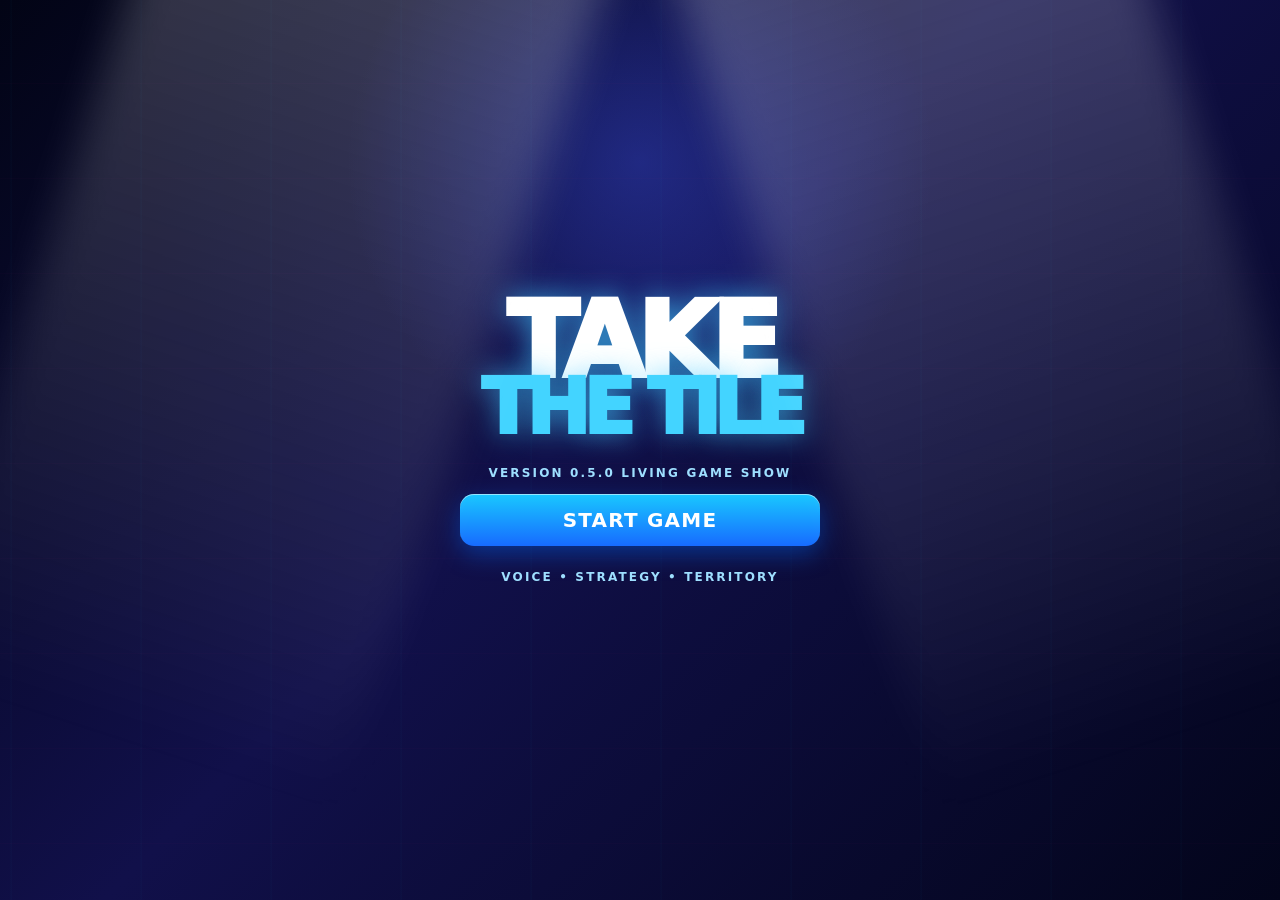
==== commit d8e6470b: "v0.5.0" ====
--- a/index.html
+++ b/index.html
@@ -6,11 +6,11 @@
 <title>Take the Tile</title><link rel="manifest" href="manifest.webmanifest"><link rel="stylesheet" href="styles.css">
 </head>
 <body><main id="app">
-<section id="splash" class="screen active studio-screen centre"><div class="spotlights"></div><div class="logo">TAKE<span>THE TILE</span></div><div class="version">VERSION 0.4.1 LANDSCAPE CONTENT ALPHA</div><button id="enterBtn" class="primary hero-btn">START GAME</button><p class="tagline">VOICE • STRATEGY • TERRITORY</p></section>
+<section id="splash" class="screen active studio-screen centre"><div class="spotlights"></div><div class="logo">TAKE<span>THE TILE</span></div><div class="version">VERSION 0.5.0 LIVING GAME SHOW</div><button id="enterBtn" class="primary hero-btn">START GAME</button><p class="tagline">VOICE • STRATEGY • TERRITORY</p></section>
 <section id="hostIntro" class="screen studio-screen host-screen"><div class="host-stage"><div class="host-avatar"><span>MS</span></div><div class="host-copy"><p class="eyebrow">YOUR HOST</p><h1>MAX STERLING</h1><p id="hostLine">Welcome to Take the Tile — where knowledge wins territory.</p><button id="hostContinue" class="primary">LET'S PLAY</button></div></div></section>
 <section id="mode" class="screen studio-screen"><header class="topbar"><button class="back" data-back="splash">‹</button><h1>Choose Players</h1></header><p class="step-copy">Play solo practice or a full Floor game with up to 20 players.</p><div class="mode-grid" id="modeGrid"></div></section>
 <section id="players" class="screen studio-screen"><header class="topbar"><button class="back" data-back="mode">‹</button><h1>Players</h1></header><p class="step-copy">Enter a name and choose a colour for every player.</p><div id="playerForm" class="player-form"></div><button id="toCategoriesBtn" class="primary">CHOOSE CATEGORIES</button></section>
-<section id="categories" class="screen studio-screen"><header class="topbar"><button class="back" data-back="players">‹</button><h1>Category Draft</h1></header><div class="draft-banner"><span id="draftPlayer">PLAYER 1</span><strong>Choose your category</strong></div><div id="genreTabs" class="genre-tabs"></div><div id="categoryGrid" class="category-grid"></div><p class="catalog-note"><strong>200-category catalogue installed.</strong> READY categories contain complete image, word, question or calculation packs.</p></section>
+<section id="categories" class="screen studio-screen"><header class="topbar"><button class="back" data-back="players">‹</button><h1>Category Draft</h1></header><div class="draft-banner"><span id="draftPlayer">PLAYER 1</span><strong>Choose your category</strong></div><div id="genreTabs" class="genre-tabs"></div><div id="categoryGrid" class="category-grid"></div><p class="catalog-note"><strong>288 playable categories installed.</strong> READY categories contain complete image, word, question or calculation packs.</p></section>
 <section id="randomizer" class="screen studio-screen centre"><p class="eyebrow">MAX STERLING ACTIVATES</p><h1 class="randomizer-title">THE RANDOMIZER</h1><div class="random-orbit"><div id="randomName" class="random-name">PLAYER 1</div></div><p id="randomCopy">Selecting the next challenger…</p></section>
 <section id="board" class="screen studio-screen"><header class="board-header"><div><span>CHALLENGER</span><strong id="challengerName">PLAYER 1</strong></div><button id="boardQuit" class="icon-btn">×</button></header><p id="boardInstruction" class="board-instruction">Touch an opponent territory that shares an edge with yours.</p><div id="floorBoard" class="floor-board"></div><div id="boardLegend" class="board-legend"></div></section>
 <section id="hostDecision" class="screen studio-screen host-screen"><div class="host-stage"><div class="host-avatar"><span>MS</span></div><div class="host-copy"><p class="eyebrow">MAX STERLING</p><h1 id="decisionWinner">WINNER</h1><p>You control the floor. Challenge another neighbouring opponent, or return to the floor and activate the Randomizer.</p><div class="decision-buttons"><button id="stayBtn" class="primary">STAY & PLAY</button><button id="returnBtn" class="secondary">RETURN TO FLOOR</button></div></div></div></section>
--- a/styles.css
+++ b/styles.css
@@ -1,7 +1,7 @@
 :root{font-family:Inter,system-ui,-apple-system,sans-serif;color:#fff;background:#020515}*{box-sizing:border-box}body{margin:0;min-height:100vh;background:#020515}.screen{display:none;min-height:100vh;padding:calc(18px + env(safe-area-inset-top)) 18px calc(22px + env(safe-area-inset-bottom));overflow:auto}.screen.active{display:block}.centre{text-align:center;align-content:center}.studio-screen{position:relative;background:radial-gradient(circle at 50% 18%,rgba(67,92,255,.35),transparent 30%),linear-gradient(135deg,#020415 0%,#11104a 46%,#03051b 100%);isolation:isolate}.studio-screen:before{content:"";position:fixed;inset:0;pointer-events:none;z-index:-1;background:linear-gradient(90deg,transparent 0 8%,rgba(36,213,255,.08) 8.4%,transparent 9%),linear-gradient(0deg,transparent 0 12%,rgba(255,54,144,.07) 12.4%,transparent 13%);background-size:130px 100%,100% 95px;perspective:700px}.spotlights{position:absolute;inset:0;overflow:hidden;pointer-events:none}.spotlights:before,.spotlights:after{content:"";position:absolute;top:-25%;width:35%;height:110%;background:linear-gradient(rgba(255,255,255,.25),transparent);filter:blur(20px);transform:rotate(18deg)}.spotlights:before{left:4%}.spotlights:after{right:4%;transform:rotate(-18deg)}button{font:inherit;color:inherit;border:0;cursor:pointer}.primary,.secondary,.pass-btn{min-height:52px;border-radius:14px;font-weight:900;letter-spacing:.06em;padding:13px 20px}.primary{background:linear-gradient(180deg,#19c8ff,#176bff);box-shadow:0 8px 24px #006dff66,inset 0 1px #fff8}.secondary{background:#fff1;border:1px solid #ffffff55}.pass-btn{background:linear-gradient(#ff557e,#bd174c)}button:disabled{opacity:.4}.logo{font-size:clamp(52px,14vw,105px);font-weight:1000;line-height:.73;letter-spacing:-.07em;text-shadow:0 0 28px #42caffaa}.logo span{display:block;color:#43d4ff;font-size:.73em}.version,.tagline,.eyebrow{font-weight:800;letter-spacing:.18em;font-size:12px;color:#9edfff}.version{margin:30px 0 14px}.hero-btn{width:min(360px,90%);font-size:20px}.tagline{margin-top:24px}.topbar,.board-header,.duel-header{display:flex;align-items:center;justify-content:space-between;gap:12px}.topbar h1{margin:0 auto}.back,.icon-btn{width:44px;height:44px;border-radius:50%;background:#ffffff14;font-size:30px}.step-copy,.board-instruction,.catalog-note{color:#cbd5ff;text-align:center}.mode-grid{display:grid;grid-template-columns:repeat(auto-fit,minmax(105px,1fr));gap:12px;max-width:780px;margin:24px auto}.mode-card{min-height:94px;border-radius:18px;background:linear-gradient(145deg,#283ea4,#10183f);box-shadow:inset 2px 2px #ffffff24,0 12px 20px #0008;font-weight:900}.mode-card strong{font-size:28px;display:block}.player-form{display:grid;grid-template-columns:repeat(auto-fit,minmax(220px,1fr));gap:12px;max-width:980px;margin:20px auto}.player-entry{display:flex;align-items:center;gap:10px;background:#ffffff12;padding:10px;border-radius:14px}.player-entry input{flex:1;min-width:0;background:#090e31;border:1px solid #ffffff33;color:#fff;padding:12px;border-radius:10px;font-weight:800}.player-swatch{width:42px;height:42px;border-radius:12px}.draft-banner{text-align:center;padding:12px}.draft-banner span{display:block;color:#7edfff;font-weight:900}.genre-tabs{display:flex;gap:8px;overflow:auto;padding:8px 0}.genre-tab{white-space:nowrap;border-radius:999px;background:#ffffff12;padding:10px 14px}.genre-tab.active{background:#217cff}.category-grid{display:grid;grid-template-columns:repeat(auto-fill,minmax(150px,1fr));gap:10px;max-width:1100px;margin:auto}.category{min-height:88px;border-radius:15px;text-align:left;padding:12px;background:#10183e;border:1px solid #ffffff1f}.category.ready{background:linear-gradient(145deg,#1a347a,#11204f);box-shadow:0 7px 18px #0007}.category.locked{opacity:.48}.category small{display:block;color:#9db1e7;margin-top:7px}.randomizer-title{font-size:clamp(36px,9vw,70px);margin:4px}.random-orbit{margin:35px auto;width:min(82vw,420px);aspect-ratio:1;border-radius:50%;padding:15%;display:grid;place-items:center;background:conic-gradient(#24cfff,#5d35ff,#ff278e,#ffc21c,#24cfff);box-shadow:0 0 60px #26b8ff99;animation:spin 1.4s linear infinite}.random-name{background:#070b2e;border-radius:50%;width:100%;height:100%;display:grid;place-items:center;font-size:clamp(25px,7vw,48px);font-weight:1000;padding:20px}.random-orbit:has(.random-name){animation-play-state:running}@keyframes spin{to{transform:rotate(360deg)}}.random-name{transform:rotate(0deg)}.floor-board{display:grid;gap:9px;max-width:900px;margin:18px auto;perspective:900px}.tile{position:relative;min-height:105px;border-radius:13px;padding:9px;display:flex;flex-direction:column;justify-content:space-between;overflow:hidden;border:2px solid #ffffff25;box-shadow:inset 3px 3px #ffffff25,inset -3px -4px #0005,0 12px 16px #0009;transform:rotateX(5deg);text-shadow:0 2px 4px #000}.tile:after{content:"";position:absolute;inset:0;background:linear-gradient(145deg,#fff5,transparent 35%);pointer-events:none}.tile.selectable{outline:3px solid #fff;animation:pulse 1s infinite}.tile .owner{font-size:11px;font-weight:900;z-index:1}.tile .cat{font-size:clamp(11px,2.2vw,16px);font-weight:1000;z-index:1}@keyframes pulse{50%{filter:brightness(1.35);transform:rotateX(5deg) translateY(-4px)}}.board-legend{display:flex;flex-wrap:wrap;gap:6px;justify-content:center}.legend-chip{padding:6px 10px;border-radius:999px;font-size:11px;font-weight:900}.clocks{display:grid;grid-template-columns:1fr 1fr;gap:10px;margin:14px auto;max-width:700px}.player-panel{background:#10183e;border-radius:16px;padding:12px;opacity:.6}.player-panel.active-player{opacity:1;outline:3px solid #3ae1ff;box-shadow:0 0 25px #1bd5ff77}.player-panel span{display:block;font-weight:800}.player-panel strong{font-size:52px}.prompt-stage{position:relative;text-align:center}.turn-banner{font-weight:900;color:#7ee8ff;margin:8px}.prompt-card{width:min(90vw,620px);height:min(46vh,430px);margin:auto;border-radius:20px;background:linear-gradient(145deg,#111944,#080b26);padding:13px;display:grid;place-items:center;box-shadow:inset 2px 2px #ffffff26,0 18px 30px #0009}.prompt-photo{max-width:100%;max-height:100%;border-radius:13px;object-fit:contain}.prompt-text{font-size:clamp(30px,8vw,72px);font-weight:1000;line-height:1.05;padding:20px}.prompt-question{font-size:clamp(22px,5.8vw,46px);font-weight:900;line-height:1.18;padding:20px}.face-down .card-back-mark{font-size:150px;font-weight:1000;color:#3dcfff;text-shadow:0 0 30px #36cfff}.voice-card{max-width:700px;margin:12px auto;background:#ffffff0c;border:1px solid #ffffff1c;border-radius:14px;padding:10px}.voice-row{display:flex;gap:8px;justify-content:center}.mic-dot{width:14px;height:14px;border-radius:50%;background:#586080}.mic-dot.listening{background:#ff355f;box-shadow:0 0 15px #ff355f}.mic-dot.error{background:#ffb52d}.heard-text{color:#b8c9ef;margin-top:5px;min-height:20px}.controls,.decision-buttons{display:flex;gap:10px;justify-content:center;flex-wrap:wrap}.pass-overlay{position:absolute;inset:25% 10%;display:grid;place-items:center;background:#c7134ddd;border-radius:18px;font-size:35px;z-index:3}.pass-overlay span{font-size:16px}.hidden{display:none}.winner-burst{font-weight:1000;color:#51e0ff;letter-spacing:.2em}.trophy{font-size:110px;color:#ffd84b}.host-stage{min-height:85vh;display:grid;grid-template-columns:minmax(180px,330px) 1fr;align-items:center;gap:28px;max-width:960px;margin:auto}.host-avatar{aspect-ratio:3/4;border-radius:45% 45% 24% 24%;background:linear-gradient(145deg,#6fdcff,#293a9a 48%,#090b24 49%);display:grid;place-items:center;border:5px solid #ffffff33;box-shadow:0 0 50px #2ecbff66,inset 0 0 40px #fff2}.host-avatar span{font-size:70px;font-weight:1000;text-shadow:0 5px 12px #000}.host-copy h1{font-size:clamp(45px,9vw,92px);margin:4px 0}.host-copy p{font-size:clamp(17px,3vw,25px);color:#d9e3ff}.host-copy{text-align:left}@media(max-width:650px){.host-stage{grid-template-columns:1fr;text-align:center}.host-avatar{width:150px;margin:auto}.host-copy{text-align:center}.tile{min-height:83px}.floor-board{gap:5px}.screen{padding-left:10px;padding-right:10px}}
 
 
-/* v0.4.1 landscape-first phone layout */
+/* v0.5.0 landscape-first living game-show layout */
 html,body,#app{width:100%;height:100%;overflow:hidden}
 .screen{min-height:100dvh;max-height:100dvh;overflow:auto;padding:clamp(10px,2vh,20px) max(14px,env(safe-area-inset-right)) clamp(10px,2vh,20px) max(14px,env(safe-area-inset-left))}
 .topbar,.board-header,.duel-header{position:sticky;top:0;z-index:8}
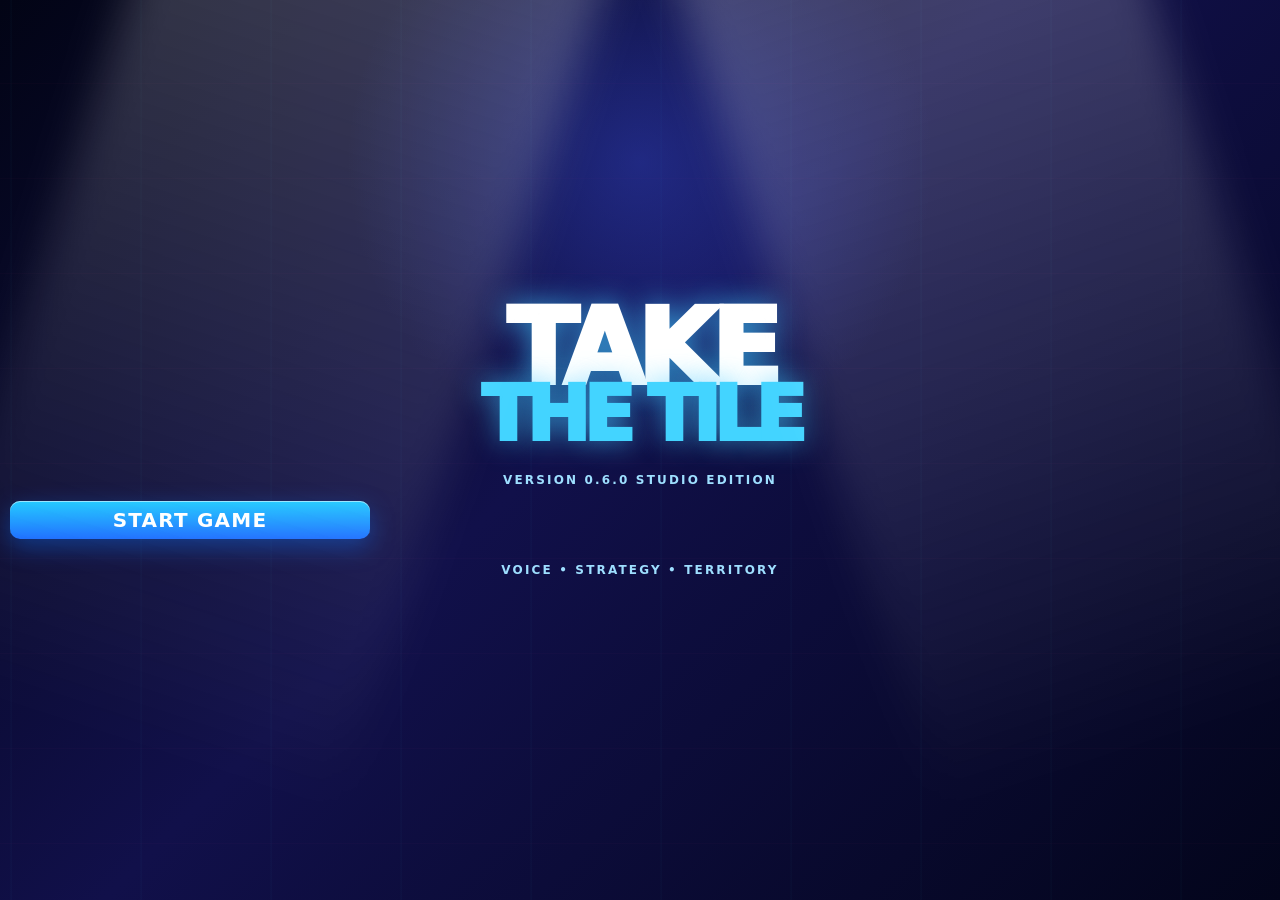
==== commit d07dfc18: "v0.6" ====
--- a/index.html
+++ b/index.html
@@ -6,14 +6,14 @@
 <title>Take the Tile</title><link rel="manifest" href="manifest.webmanifest"><link rel="stylesheet" href="styles.css">
 </head>
 <body><main id="app">
-<section id="splash" class="screen active studio-screen centre"><div class="spotlights"></div><div class="logo">TAKE<span>THE TILE</span></div><div class="version">VERSION 0.5.0 LIVING GAME SHOW</div><button id="enterBtn" class="primary hero-btn">START GAME</button><p class="tagline">VOICE • STRATEGY • TERRITORY</p></section>
-<section id="hostIntro" class="screen studio-screen host-screen"><div class="host-stage"><div class="host-avatar"><span>MS</span></div><div class="host-copy"><p class="eyebrow">YOUR HOST</p><h1>MAX STERLING</h1><p id="hostLine">Welcome to Take the Tile — where knowledge wins territory.</p><button id="hostContinue" class="primary">LET'S PLAY</button></div></div></section>
+<section id="splash" class="screen active studio-screen centre"><div class="spotlights"></div><div class="logo">TAKE<span>THE TILE</span></div><div class="version">VERSION 0.6.0 STUDIO EDITION</div><button id="enterBtn" class="primary hero-btn">START GAME</button><p class="tagline">VOICE • STRATEGY • TERRITORY</p></section>
+<section id="hostIntro" class="screen studio-screen host-screen"><div class="host-stage"><div class="host-avatar"><img src="assets/host/max-sterling.webp" alt="Max Sterling, host"></div><div class="host-copy"><p class="eyebrow">YOUR HOST</p><h1>MAX STERLING</h1><p id="hostLine">Welcome to Take the Tile — where knowledge wins territory.</p><button id="hostContinue" class="primary">LET'S PLAY</button></div></div></section>
 <section id="mode" class="screen studio-screen"><header class="topbar"><button class="back" data-back="splash">‹</button><h1>Choose Players</h1></header><p class="step-copy">Play solo practice or a full Floor game with up to 20 players.</p><div class="mode-grid" id="modeGrid"></div></section>
 <section id="players" class="screen studio-screen"><header class="topbar"><button class="back" data-back="mode">‹</button><h1>Players</h1></header><p class="step-copy">Enter a name and choose a colour for every player.</p><div id="playerForm" class="player-form"></div><button id="toCategoriesBtn" class="primary">CHOOSE CATEGORIES</button></section>
-<section id="categories" class="screen studio-screen"><header class="topbar"><button class="back" data-back="players">‹</button><h1>Category Draft</h1></header><div class="draft-banner"><span id="draftPlayer">PLAYER 1</span><strong>Choose your category</strong></div><div id="genreTabs" class="genre-tabs"></div><div id="categoryGrid" class="category-grid"></div><p class="catalog-note"><strong>288 playable categories installed.</strong> READY categories contain complete image, word, question or calculation packs.</p></section>
+<section id="categories" class="screen studio-screen"><header class="topbar"><button class="back" data-back="players">‹</button><h1>Category Draft</h1></header><div class="draft-banner"><span id="draftPlayer">PLAYER 1</span><strong>Choose your category</strong></div><div id="genreTabs" class="genre-tabs"></div><div id="categoryGrid" class="category-grid"></div><div class="category-pager"><button id="categoryPrev" class="secondary">‹ PREVIOUS</button><span id="categoryPage">PAGE 1</span><button id="categoryNext" class="secondary">NEXT ›</button></div><p class="catalog-note"><strong>288 playable categories installed.</strong> READY categories contain complete image, word, question or calculation packs.</p></section>
 <section id="randomizer" class="screen studio-screen centre"><p class="eyebrow">MAX STERLING ACTIVATES</p><h1 class="randomizer-title">THE RANDOMIZER</h1><div class="random-orbit"><div id="randomName" class="random-name">PLAYER 1</div></div><p id="randomCopy">Selecting the next challenger…</p></section>
 <section id="board" class="screen studio-screen"><header class="board-header"><div><span>CHALLENGER</span><strong id="challengerName">PLAYER 1</strong></div><button id="boardQuit" class="icon-btn">×</button></header><p id="boardInstruction" class="board-instruction">Touch an opponent territory that shares an edge with yours.</p><div id="floorBoard" class="floor-board"></div><div id="boardLegend" class="board-legend"></div></section>
-<section id="hostDecision" class="screen studio-screen host-screen"><div class="host-stage"><div class="host-avatar"><span>MS</span></div><div class="host-copy"><p class="eyebrow">MAX STERLING</p><h1 id="decisionWinner">WINNER</h1><p>You control the floor. Challenge another neighbouring opponent, or return to the floor and activate the Randomizer.</p><div class="decision-buttons"><button id="stayBtn" class="primary">STAY & PLAY</button><button id="returnBtn" class="secondary">RETURN TO FLOOR</button></div></div></div></section>
+<section id="hostDecision" class="screen studio-screen host-screen"><div class="host-stage"><div class="host-avatar"><img src="assets/host/max-sterling.webp" alt="Max Sterling, host"></div><div class="host-copy"><p class="eyebrow">MAX STERLING</p><h1 id="decisionWinner">WINNER</h1><p>You control the floor. Challenge another neighbouring opponent, or return to the floor and activate the Randomizer.</p><div class="decision-buttons"><button id="stayBtn" class="primary">STAY & PLAY</button><button id="returnBtn" class="secondary">RETURN TO FLOOR</button></div></div></div></section>
 <section id="duel" class="screen studio-screen"><header class="duel-header"><div class="category-label"><span>CATEGORY</span><strong id="duelCategory"></strong></div><button id="quitDuel" class="icon-btn">×</button></header><div class="clocks"><div id="player0" class="player-panel active-player"><span id="name0"></span><strong id="clock0">45</strong></div><div id="player1" class="player-panel"><span id="name1"></span><strong id="clock1">45</strong></div></div><section class="prompt-stage"><div id="turnBanner" class="turn-banner"></div><div id="promptCard" class="prompt-card face-down"><div id="promptVisual"><div class="card-back-mark">?</div></div></div><div id="passOverlay" class="pass-overlay hidden"><strong>PASS</strong><span>−3 SECONDS</span></div></section><section class="voice-card"><div class="voice-row"><div id="micDot" class="mic-dot"></div><strong id="voiceStatus">Tap BEGIN to activate voice</strong></div><div id="heardText" class="heard-text">Your answer will appear here</div></section><div class="controls"><button id="beginBtn" class="primary">BEGIN</button><button id="passBtn" class="pass-btn" disabled>PASS</button><button id="manualCorrectBtn" class="secondary" disabled>CORRECT</button></div></section>
 <section id="result" class="screen studio-screen centre"><p class="eyebrow">DUEL COMPLETE</p><div class="winner-burst">WINNER</div><h1 id="winnerName"></h1><p id="resultCopy"></p><button id="continueBoardBtn" class="primary">CONTINUE</button></section>
 <section id="champion" class="screen studio-screen centre"><p class="eyebrow">THE FLOOR IS YOURS</p><div class="trophy">★</div><h1 id="championName"></h1><p>has taken every tile.</p><button id="newGameBtn" class="primary">NEW GAME</button></section>
--- a/styles.css
+++ b/styles.css
@@ -27,3 +27,39 @@
 .host-stage{max-width:1000px;display:grid;grid-template-columns:240px 1fr;align-items:center}
 @media (max-height:520px){.logo{font-size:clamp(42px,13vh,76px)}.tagline,.step-copy,.catalog-note{margin:4px 0}.mode-card{padding:8px}.category{padding:8px}.prompt-question,.prompt-text{font-size:clamp(24px,6vh,48px)}.voice-card{padding:10px}.floor-board{height:62dvh}}
 @media (orientation:portrait) and (max-width:900px){body::before{content:'ROTATE YOUR PHONE TO LANDSCAPE';position:fixed;inset:0;z-index:99999;display:flex;align-items:center;justify-content:center;text-align:center;padding:30px;background:radial-gradient(circle at center,#17204f,#05071f 70%);color:white;font:900 clamp(25px,7vw,44px)/1.1 system-ui;letter-spacing:.08em}body::after{content:'Take the Tile is designed to fill a phone in landscape.';position:fixed;z-index:100000;left:12%;right:12%;top:58%;text-align:center;color:#9fdcff;font:700 16px/1.35 system-ui}}
+
+/* v0.6.0 studio edition: every screen is a fixed landscape canvas */
+html,body,#app{height:100%;width:100%;overflow:hidden;overscroll-behavior:none}
+body{position:fixed;inset:0}
+.screen{height:100dvh;min-height:0;max-height:100dvh;overflow:hidden;padding:max(7px,env(safe-area-inset-top)) max(10px,env(safe-area-inset-right)) max(7px,env(safe-area-inset-bottom)) max(10px,env(safe-area-inset-left))}
+.screen.active{display:flex;flex-direction:column}
+.screen.centre{justify-content:center}
+.topbar,.board-header,.duel-header{position:relative;flex:0 0 auto;min-height:38px}
+.topbar h1{font-size:clamp(18px,4vh,30px)}
+.step-copy,.catalog-note,.board-instruction{margin:3px 0;font-size:clamp(10px,2.2vh,14px)}
+.mode-grid{flex:1;min-height:0;width:min(900px,95vw);margin:5px auto;grid-template-columns:repeat(5,1fr);grid-template-rows:repeat(4,1fr)}
+.mode-card{min-height:0;padding:4px;font-size:clamp(10px,2.1vh,15px)}
+.mode-card strong{font-size:clamp(18px,5vh,34px)}
+.player-form{flex:1;min-height:0;width:min(1100px,97vw);margin:4px auto;grid-template-columns:repeat(5,1fr);grid-template-rows:repeat(4,1fr);gap:5px}
+.player-row{display:flex;align-items:center;gap:5px;background:#ffffff10;border-radius:10px;padding:4px;min-height:0}
+.player-row input{width:100%;min-width:0;height:clamp(28px,7vh,42px);padding:4px 6px;border-radius:7px;background:#080d2c;border:1px solid #ffffff2a;color:#fff;font-weight:800;font-size:clamp(9px,2.1vh,13px)}
+.player-swatch{flex:0 0 clamp(25px,6vh,38px);width:clamp(25px,6vh,38px);height:clamp(25px,6vh,38px);border-radius:7px}
+#toCategoriesBtn{flex:0 0 auto;align-self:center;min-height:34px;padding:7px 18px}
+#categories{gap:3px}
+.draft-banner{padding:2px;font-size:clamp(11px,2.3vh,15px)}
+.genre-tabs{display:grid;grid-template-columns:repeat(10,1fr);gap:4px;overflow:hidden;padding:2px 0;flex:0 0 auto}
+.genre-tab{min-width:0;padding:5px 3px;white-space:normal;font-size:clamp(8px,1.8vh,11px);line-height:1.05}
+.category-grid{flex:1;min-height:0;width:min(1100px,97vw);grid-template-columns:repeat(4,1fr);grid-template-rows:repeat(3,1fr);gap:5px}
+.category{min-height:0;padding:6px;font-size:clamp(9px,2vh,13px);overflow:hidden}
+.category small{margin-top:2px;font-size:clamp(7px,1.6vh,10px)}
+.category-pager{display:flex;align-items:center;justify-content:center;gap:10px;flex:0 0 auto;height:32px}
+.category-pager button{min-height:28px;padding:4px 12px;border-radius:8px;font-size:10px}.category-pager span{font-size:11px;font-weight:900;color:#9edfff}
+.catalog-note{flex:0 0 auto}
+.host-stage{height:100%;min-height:0;grid-template-columns:minmax(150px,30vw) 1fr;gap:18px}
+.host-avatar{height:min(88dvh,720px);width:auto;aspect-ratio:auto;border-radius:24px;overflow:hidden;background:#081036}
+.host-avatar img{width:100%;height:100%;object-fit:cover;object-position:42% center;display:block}
+.host-copy h1{font-size:clamp(32px,10vh,74px)}.host-copy p{font-size:clamp(13px,3.5vh,22px)}
+#board{gap:3px}.floor-board{flex:1;height:auto;min-height:0;max-height:none;width:min(1100px,97vw);margin:2px auto;gap:5px}.tile{min-height:0;padding:5px}.tile .owner{font-size:clamp(7px,1.7vh,11px)}.tile .cat{font-size:clamp(8px,2vh,14px)}.board-legend{max-height:28px;overflow:hidden}
+#duel{height:100dvh;min-height:0;overflow:hidden;grid-template-columns:minmax(120px,20vw) 1fr minmax(170px,25vw);grid-template-rows:38px 1fr 40px;padding:6px 10px;gap:6px}.clocks{margin:0}.player-panel{padding:5px}.player-panel strong{font-size:clamp(32px,11vh,74px)}.prompt-card{width:100%;height:100%;max-height:none;padding:7px}.turn-banner{margin:1px;font-size:11px}.voice-card{margin:0;padding:7px;overflow:hidden}.heard-text{font-size:clamp(9px,2vh,13px)}.controls button{min-height:34px;min-width:120px;padding:5px 12px}
+.primary,.secondary,.pass-btn{min-height:36px;border-radius:10px;padding:7px 14px}
+@media(max-height:430px){.catalog-note{display:none}.host-avatar{height:82dvh}.genre-tabs{grid-template-columns:repeat(5,1fr);grid-template-rows:repeat(2,1fr)}.category-grid{grid-template-columns:repeat(4,1fr);grid-template-rows:repeat(3,1fr)}}
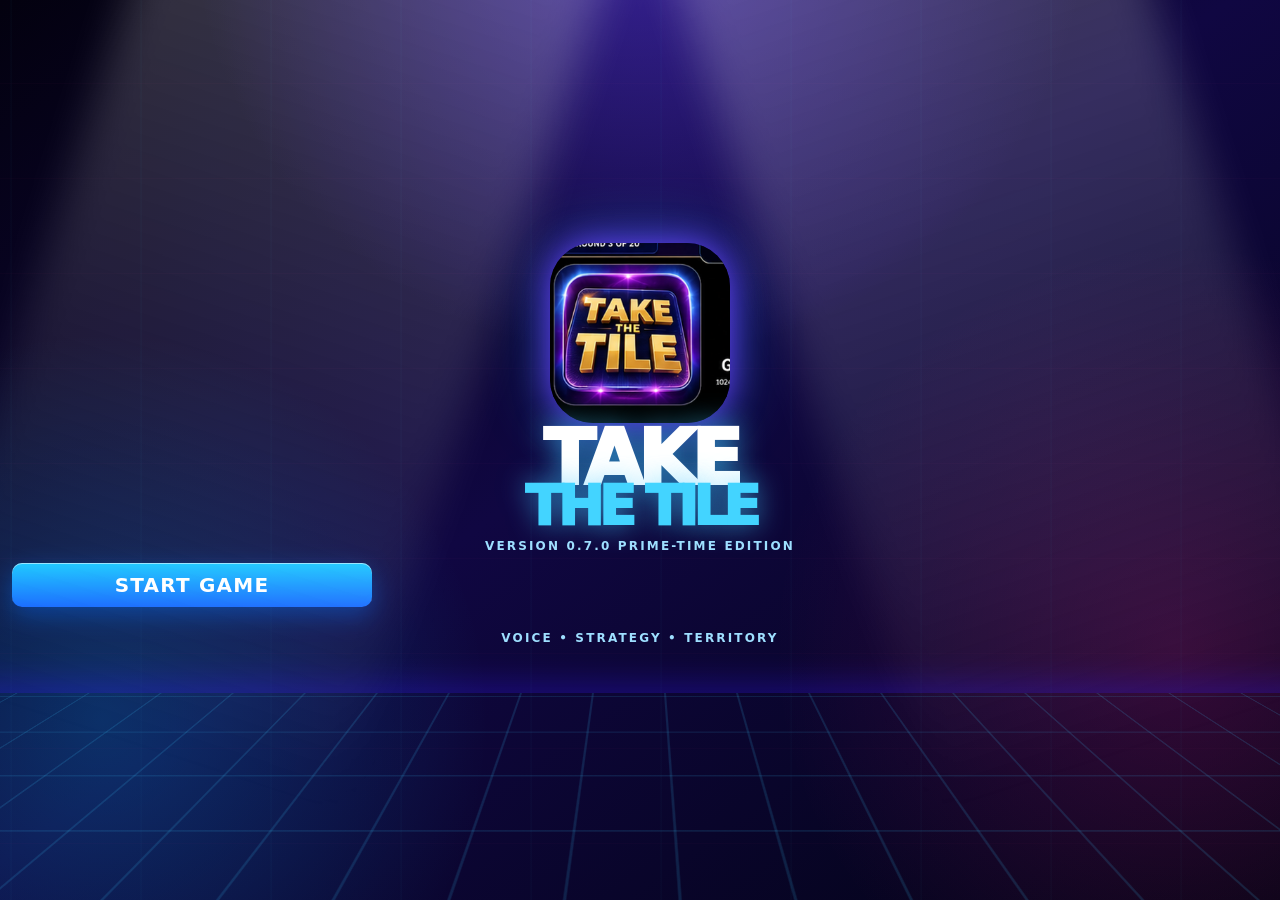
==== commit 07ed26d9: "v.0.7" ====
--- a/index.html
+++ b/index.html
@@ -2,15 +2,15 @@
 <html lang="en">
 <head>
 <meta charset="utf-8"><meta name="viewport" content="width=device-width,initial-scale=1,viewport-fit=cover,user-scalable=no">
-<meta name="theme-color" content="#05071f"><meta name="apple-mobile-web-app-capable" content="yes">
+<meta name="theme-color" content="#09062b"><meta name="apple-mobile-web-app-capable" content="yes"><meta name="apple-mobile-web-app-status-bar-style" content="black-translucent"><meta name="apple-mobile-web-app-title" content="Take the Tile"><link rel="apple-touch-icon" href="assets/icons/apple-touch-icon.png"><link rel="icon" type="image/png" sizes="32x32" href="assets/icons/favicon-32.png">
 <title>Take the Tile</title><link rel="manifest" href="manifest.webmanifest"><link rel="stylesheet" href="styles.css">
 </head>
 <body><main id="app">
-<section id="splash" class="screen active studio-screen centre"><div class="spotlights"></div><div class="logo">TAKE<span>THE TILE</span></div><div class="version">VERSION 0.6.0 STUDIO EDITION</div><button id="enterBtn" class="primary hero-btn">START GAME</button><p class="tagline">VOICE • STRATEGY • TERRITORY</p></section>
+<section id="splash" class="screen active studio-screen centre"><div class="spotlights"></div><img class="splash-logo" src="assets/icons/icon-512.png" alt="Take the Tile logo"><div class="logo">TAKE<span>THE TILE</span></div><div class="version">VERSION 0.7.0 PRIME-TIME EDITION</div><button id="enterBtn" class="primary hero-btn">START GAME</button><p class="tagline">VOICE • STRATEGY • TERRITORY</p></section>
 <section id="hostIntro" class="screen studio-screen host-screen"><div class="host-stage"><div class="host-avatar"><img src="assets/host/max-sterling.webp" alt="Max Sterling, host"></div><div class="host-copy"><p class="eyebrow">YOUR HOST</p><h1>MAX STERLING</h1><p id="hostLine">Welcome to Take the Tile — where knowledge wins territory.</p><button id="hostContinue" class="primary">LET'S PLAY</button></div></div></section>
 <section id="mode" class="screen studio-screen"><header class="topbar"><button class="back" data-back="splash">‹</button><h1>Choose Players</h1></header><p class="step-copy">Play solo practice or a full Floor game with up to 20 players.</p><div class="mode-grid" id="modeGrid"></div></section>
 <section id="players" class="screen studio-screen"><header class="topbar"><button class="back" data-back="mode">‹</button><h1>Players</h1></header><p class="step-copy">Enter a name and choose a colour for every player.</p><div id="playerForm" class="player-form"></div><button id="toCategoriesBtn" class="primary">CHOOSE CATEGORIES</button></section>
-<section id="categories" class="screen studio-screen"><header class="topbar"><button class="back" data-back="players">‹</button><h1>Category Draft</h1></header><div class="draft-banner"><span id="draftPlayer">PLAYER 1</span><strong>Choose your category</strong></div><div id="genreTabs" class="genre-tabs"></div><div id="categoryGrid" class="category-grid"></div><div class="category-pager"><button id="categoryPrev" class="secondary">‹ PREVIOUS</button><span id="categoryPage">PAGE 1</span><button id="categoryNext" class="secondary">NEXT ›</button></div><p class="catalog-note"><strong>288 playable categories installed.</strong> READY categories contain complete image, word, question or calculation packs.</p></section>
+<section id="categories" class="screen studio-screen"><header class="topbar"><button class="back" data-back="players">‹</button><h1>Category Draft</h1></header><div class="draft-banner"><span id="draftPlayer">PLAYER 1</span><strong>Choose your category</strong></div><div id="genreTabs" class="genre-tabs"></div><div id="categoryGrid" class="category-grid"></div><div class="category-pager"><button id="categoryPrev" class="secondary">‹ PREVIOUS</button><span id="categoryPage">PAGE 1</span><button id="categoryNext" class="secondary">NEXT ›</button></div><p class="catalog-note"><strong><span id="catalogCount">Expanded catalogue</span> playable categories installed.</strong> READY categories contain complete image, word, question or calculation packs.</p></section>
 <section id="randomizer" class="screen studio-screen centre"><p class="eyebrow">MAX STERLING ACTIVATES</p><h1 class="randomizer-title">THE RANDOMIZER</h1><div class="random-orbit"><div id="randomName" class="random-name">PLAYER 1</div></div><p id="randomCopy">Selecting the next challenger…</p></section>
 <section id="board" class="screen studio-screen"><header class="board-header"><div><span>CHALLENGER</span><strong id="challengerName">PLAYER 1</strong></div><button id="boardQuit" class="icon-btn">×</button></header><p id="boardInstruction" class="board-instruction">Touch an opponent territory that shares an edge with yours.</p><div id="floorBoard" class="floor-board"></div><div id="boardLegend" class="board-legend"></div></section>
 <section id="hostDecision" class="screen studio-screen host-screen"><div class="host-stage"><div class="host-avatar"><img src="assets/host/max-sterling.webp" alt="Max Sterling, host"></div><div class="host-copy"><p class="eyebrow">MAX STERLING</p><h1 id="decisionWinner">WINNER</h1><p>You control the floor. Challenge another neighbouring opponent, or return to the floor and activate the Randomizer.</p><div class="decision-buttons"><button id="stayBtn" class="primary">STAY & PLAY</button><button id="returnBtn" class="secondary">RETURN TO FLOOR</button></div></div></div></section>
--- a/styles.css
+++ b/styles.css
@@ -63,3 +63,7 @@
 #duel{height:100dvh;min-height:0;overflow:hidden;grid-template-columns:minmax(120px,20vw) 1fr minmax(170px,25vw);grid-template-rows:38px 1fr 40px;padding:6px 10px;gap:6px}.clocks{margin:0}.player-panel{padding:5px}.player-panel strong{font-size:clamp(32px,11vh,74px)}.prompt-card{width:100%;height:100%;max-height:none;padding:7px}.turn-banner{margin:1px;font-size:11px}.voice-card{margin:0;padding:7px;overflow:hidden}.heard-text{font-size:clamp(9px,2vh,13px)}.controls button{min-height:34px;min-width:120px;padding:5px 12px}
 .primary,.secondary,.pass-btn{min-height:36px;border-radius:10px;padding:7px 14px}
 @media(max-height:430px){.catalog-note{display:none}.host-avatar{height:82dvh}.genre-tabs{grid-template-columns:repeat(5,1fr);grid-template-rows:repeat(2,1fr)}.category-grid{grid-template-columns:repeat(4,1fr);grid-template-rows:repeat(3,1fr)}}
+
+/* v0.7.0 Prime-Time studio polish */
+html,body{width:100%;height:100%;overflow:hidden}body{background:#03010f}.screen{height:100dvh;min-height:0;overflow:hidden;padding:calc(10px + env(safe-area-inset-top)) calc(12px + env(safe-area-inset-right)) calc(10px + env(safe-area-inset-bottom)) calc(12px + env(safe-area-inset-left))}.studio-screen{background:radial-gradient(circle at 50% -10%,rgba(99,63,255,.55),transparent 38%),radial-gradient(circle at 8% 80%,rgba(0,196,255,.22),transparent 28%),radial-gradient(circle at 92% 72%,rgba(255,36,154,.19),transparent 30%),linear-gradient(145deg,#03010f,#100742 48%,#020313)}.studio-screen:after{content:"";position:fixed;left:-10%;right:-10%;bottom:-42%;height:65%;z-index:-1;transform:perspective(700px) rotateX(64deg);transform-origin:center top;background:repeating-linear-gradient(90deg,rgba(53,201,255,.14) 0 2px,transparent 2px 72px),repeating-linear-gradient(0deg,rgba(53,201,255,.12) 0 2px,transparent 2px 72px);box-shadow:0 -20px 80px #3817ff55}.splash-logo{width:clamp(110px,20vh,190px);aspect-ratio:1;border-radius:24%;box-shadow:0 0 34px #693cff,0 0 70px #10bfff55;margin:0 auto 8px}.logo{font-size:clamp(38px,10vh,76px)}.version{margin:12px 0 10px}.hero-btn{min-height:44px}.host-stage{border:1px solid #7cdfff55;background:linear-gradient(135deg,#0d1748dd,#250b57cc);box-shadow:inset 0 1px #fff5,0 0 50px #4b2fff55;border-radius:28px}.host-avatar img{filter:drop-shadow(0 14px 24px #000a)}.primary,.secondary,.pass-btn,.mode-card,.category,.tile{transition:transform .16s ease,filter .16s ease,box-shadow .16s ease}.primary:active,.secondary:active,.pass-btn:active,.mode-card:active,.category:active,.tile:active{transform:scale(.97)}.mode-card,.category.ready,.tile{border:1px solid #77dfff44;box-shadow:inset 0 1px #fff5,0 12px 24px #0009,0 0 18px #2a6dff22}.tile{transform:perspective(500px) rotateX(4deg);border-bottom-width:4px}.tile.selectable{animation:tilePulse 1.2s ease-in-out infinite;filter:saturate(1.2) brightness(1.08)}@keyframes tilePulse{50%{box-shadow:0 0 28px #fff,0 0 46px #39c8ff}}.random-orbit{box-shadow:0 0 45px #27d4ff,0 0 110px #7b2fff88}.prompt-card{border:2px solid #7bdcff66;box-shadow:0 18px 40px #000b,0 0 35px #3c78ff44}.winner-burst,.trophy{filter:drop-shadow(0 0 18px #ffd85c)}
+@media (max-height:430px){.topbar h1{font-size:22px}.step-copy,.catalog-note{font-size:11px;margin:4px}.mode-grid{margin:8px auto;gap:8px}.mode-card{min-height:62px}.player-form{margin:8px auto;gap:6px}.player-entry{padding:5px}.player-entry input{padding:8px}.category-grid{gap:6px}.category{min-height:58px;padding:7px}.genre-tabs{padding:3px 0}.genre-tab{padding:6px 10px}.category-pager button{min-height:36px}.host-stage{max-height:calc(100dvh - 24px)}}
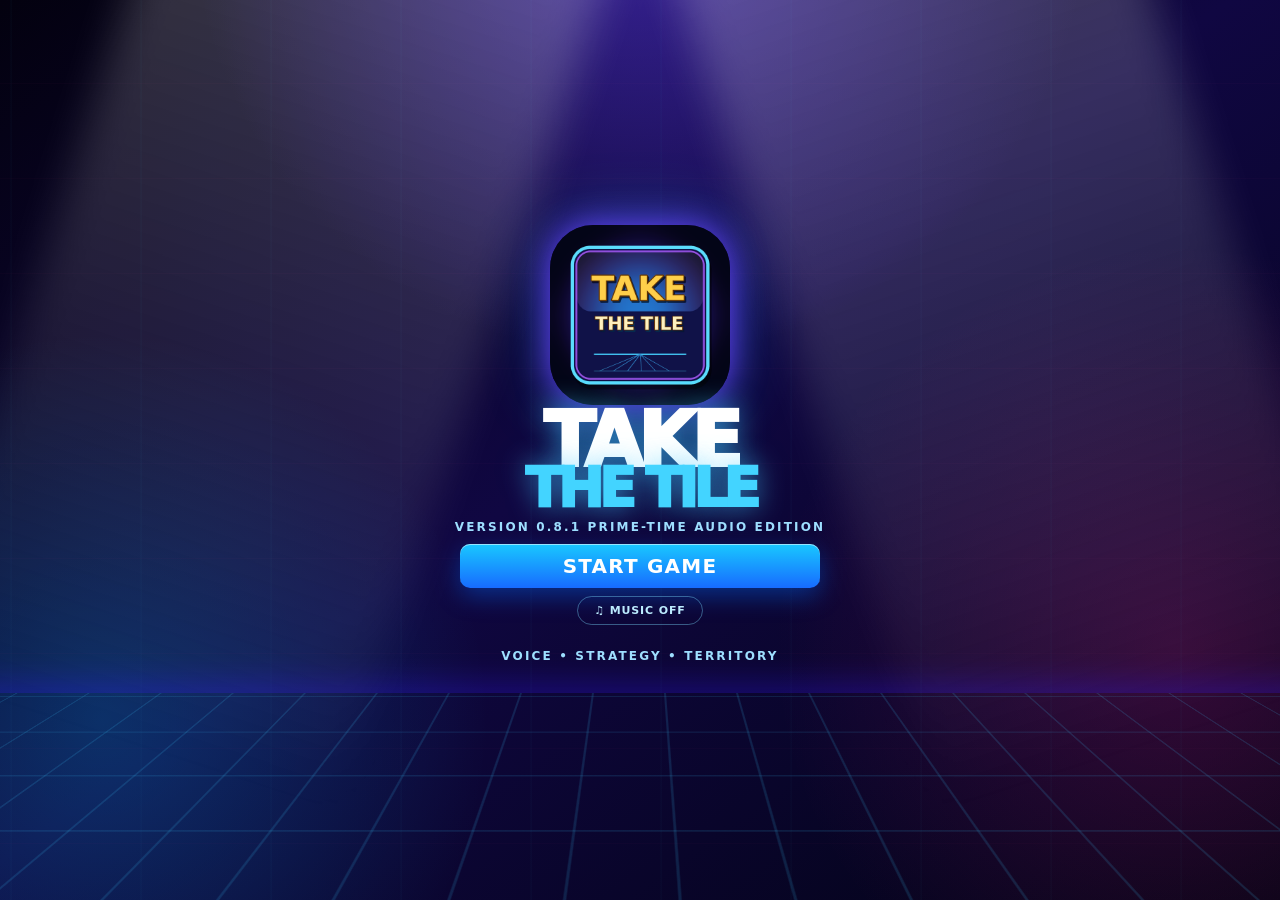
==== commit eb6e7885: "v0.8.1" ====
--- a/index.html
+++ b/index.html
@@ -6,15 +6,28 @@
 <title>Take the Tile</title><link rel="manifest" href="manifest.webmanifest"><link rel="stylesheet" href="styles.css">
 </head>
 <body><main id="app">
-<section id="splash" class="screen active studio-screen centre"><div class="spotlights"></div><img class="splash-logo" src="assets/icons/icon-512.png" alt="Take the Tile logo"><div class="logo">TAKE<span>THE TILE</span></div><div class="version">VERSION 0.7.0 PRIME-TIME EDITION</div><button id="enterBtn" class="primary hero-btn">START GAME</button><p class="tagline">VOICE • STRATEGY • TERRITORY</p></section>
+<section id="splash" class="screen active studio-screen centre"><div class="spotlights"></div><img class="splash-logo" src="assets/icons/icon-512.png" alt="Take the Tile logo"><div class="logo">TAKE<span>THE TILE</span></div><div class="version">VERSION 0.8.1 PRIME-TIME AUDIO EDITION</div><button id="enterBtn" class="primary hero-btn">START GAME</button><button id="musicToggle" class="music-toggle">♫ MUSIC OFF</button><p class="tagline">VOICE • STRATEGY • TERRITORY</p></section>
 <section id="hostIntro" class="screen studio-screen host-screen"><div class="host-stage"><div class="host-avatar"><img src="assets/host/max-sterling.webp" alt="Max Sterling, host"></div><div class="host-copy"><p class="eyebrow">YOUR HOST</p><h1>MAX STERLING</h1><p id="hostLine">Welcome to Take the Tile — where knowledge wins territory.</p><button id="hostContinue" class="primary">LET'S PLAY</button></div></div></section>
 <section id="mode" class="screen studio-screen"><header class="topbar"><button class="back" data-back="splash">‹</button><h1>Choose Players</h1></header><p class="step-copy">Play solo practice or a full Floor game with up to 20 players.</p><div class="mode-grid" id="modeGrid"></div></section>
 <section id="players" class="screen studio-screen"><header class="topbar"><button class="back" data-back="mode">‹</button><h1>Players</h1></header><p class="step-copy">Enter a name and choose a colour for every player.</p><div id="playerForm" class="player-form"></div><button id="toCategoriesBtn" class="primary">CHOOSE CATEGORIES</button></section>
-<section id="categories" class="screen studio-screen"><header class="topbar"><button class="back" data-back="players">‹</button><h1>Category Draft</h1></header><div class="draft-banner"><span id="draftPlayer">PLAYER 1</span><strong>Choose your category</strong></div><div id="genreTabs" class="genre-tabs"></div><div id="categoryGrid" class="category-grid"></div><div class="category-pager"><button id="categoryPrev" class="secondary">‹ PREVIOUS</button><span id="categoryPage">PAGE 1</span><button id="categoryNext" class="secondary">NEXT ›</button></div><p class="catalog-note"><strong><span id="catalogCount">Expanded catalogue</span> playable categories installed.</strong> READY categories contain complete image, word, question or calculation packs.</p></section>
+<section id="categories" class="screen studio-screen"><header class="topbar"><button class="back" data-back="players">‹</button><h1>Category Draft</h1></header><div class="draft-banner"><span id="draftPlayer">PLAYER 1</span><strong>Choose your category</strong></div><div id="genreTabs" class="genre-tabs"></div><div id="categoryGrid" class="category-grid"></div><div class="category-pager"><button id="categoryPrev" class="secondary">‹ PREVIOUS</button><button id="randomCategoryBtn" class="random-category">★ RANDOM CATEGORY</button><span id="categoryPage">PAGE 1</span><button id="categoryNext" class="secondary">NEXT ›</button></div><p class="catalog-note"><strong><span id="catalogCount">Expanded catalogue</span> playable categories installed.</strong> READY categories contain complete image, word, question or calculation packs.</p></section>
 <section id="randomizer" class="screen studio-screen centre"><p class="eyebrow">MAX STERLING ACTIVATES</p><h1 class="randomizer-title">THE RANDOMIZER</h1><div class="random-orbit"><div id="randomName" class="random-name">PLAYER 1</div></div><p id="randomCopy">Selecting the next challenger…</p></section>
 <section id="board" class="screen studio-screen"><header class="board-header"><div><span>CHALLENGER</span><strong id="challengerName">PLAYER 1</strong></div><button id="boardQuit" class="icon-btn">×</button></header><p id="boardInstruction" class="board-instruction">Touch an opponent territory that shares an edge with yours.</p><div id="floorBoard" class="floor-board"></div><div id="boardLegend" class="board-legend"></div></section>
 <section id="hostDecision" class="screen studio-screen host-screen"><div class="host-stage"><div class="host-avatar"><img src="assets/host/max-sterling.webp" alt="Max Sterling, host"></div><div class="host-copy"><p class="eyebrow">MAX STERLING</p><h1 id="decisionWinner">WINNER</h1><p>You control the floor. Challenge another neighbouring opponent, or return to the floor and activate the Randomizer.</p><div class="decision-buttons"><button id="stayBtn" class="primary">STAY & PLAY</button><button id="returnBtn" class="secondary">RETURN TO FLOOR</button></div></div></div></section>
-<section id="duel" class="screen studio-screen"><header class="duel-header"><div class="category-label"><span>CATEGORY</span><strong id="duelCategory"></strong></div><button id="quitDuel" class="icon-btn">×</button></header><div class="clocks"><div id="player0" class="player-panel active-player"><span id="name0"></span><strong id="clock0">45</strong></div><div id="player1" class="player-panel"><span id="name1"></span><strong id="clock1">45</strong></div></div><section class="prompt-stage"><div id="turnBanner" class="turn-banner"></div><div id="promptCard" class="prompt-card face-down"><div id="promptVisual"><div class="card-back-mark">?</div></div></div><div id="passOverlay" class="pass-overlay hidden"><strong>PASS</strong><span>−3 SECONDS</span></div></section><section class="voice-card"><div class="voice-row"><div id="micDot" class="mic-dot"></div><strong id="voiceStatus">Tap BEGIN to activate voice</strong></div><div id="heardText" class="heard-text">Your answer will appear here</div></section><div class="controls"><button id="beginBtn" class="primary">BEGIN</button><button id="passBtn" class="pass-btn" disabled>PASS</button><button id="manualCorrectBtn" class="secondary" disabled>CORRECT</button></div></section>
+<section id="briefing" class="screen studio-screen centre round-briefing">
+  <div class="briefing-lights"></div>
+  <p class="eyebrow">MAX STERLING PRESENTS</p>
+  <div class="briefing-matchup"><span id="briefChallenger">CHALLENGER</span><b>VS</b><span id="briefDefender">DEFENDER</span></div>
+  <p class="briefing-kicker">THE CATEGORY IS</p>
+  <h1 id="briefCategory">CATEGORY</h1>
+  <div class="briefing-rule-card">
+    <span class="briefing-icon" id="briefIcon">?</span>
+    <div><small>YOUR TASK</small><strong id="briefInstruction">IDENTIFY EACH PROMPT</strong><p id="briefDetail">Say the answer aloud. Correct answers hand control to your opponent.</p></div>
+  </div>
+  <p class="briefing-clock-note">45 SECONDS EACH • PASS COSTS 3 SECONDS • UNLIMITED GUESSES</p>
+  <button id="briefContinue" class="primary briefing-start">ENTER THE DUEL</button>
+</section>
+<section id="duel" class="screen studio-screen"><header class="duel-header"><div class="category-label"><span>CATEGORY</span><strong id="duelCategory"></strong></div><button id="quitDuel" class="icon-btn">×</button></header><div class="clocks"><div id="player0" class="player-panel active-player"><span id="name0"></span><strong id="clock0">45</strong></div><div id="player1" class="player-panel"><span id="name1"></span><strong id="clock1">45</strong></div></div><section class="prompt-stage"><div id="turnBanner" class="turn-banner"></div><div id="promptCard" class="prompt-card face-down"><div id="promptVisual"><div class="card-back-mark">?</div></div></div><div id="passOverlay" class="pass-overlay hidden"><strong>PASS</strong><span>−3 SECONDS</span></div></section><section class="voice-card"><div class="voice-row"><div id="micDot" class="mic-dot"></div><strong id="voiceStatus">Tap BEGIN to activate voice</strong></div><div class="heard-label">VOICE PROMPT YOU SAID</div><div id="heardText" class="heard-text">Your answer will appear here</div></section><div class="controls"><button id="beginBtn" class="primary">BEGIN</button><button id="passBtn" class="pass-btn" disabled>PASS</button><button id="manualCorrectBtn" class="secondary" disabled>CORRECT</button></div></section>
 <section id="result" class="screen studio-screen centre"><p class="eyebrow">DUEL COMPLETE</p><div class="winner-burst">WINNER</div><h1 id="winnerName"></h1><p id="resultCopy"></p><button id="continueBoardBtn" class="primary">CONTINUE</button></section>
 <section id="champion" class="screen studio-screen centre"><p class="eyebrow">THE FLOOR IS YOURS</p><div class="trophy">★</div><h1 id="championName"></h1><p>has taken every tile.</p><button id="newGameBtn" class="primary">NEW GAME</button></section>
 </main><script src="game.js"></script></body></html>
--- a/styles.css
+++ b/styles.css
@@ -67,3 +67,17 @@
 /* v0.7.0 Prime-Time studio polish */
 html,body{width:100%;height:100%;overflow:hidden}body{background:#03010f}.screen{height:100dvh;min-height:0;overflow:hidden;padding:calc(10px + env(safe-area-inset-top)) calc(12px + env(safe-area-inset-right)) calc(10px + env(safe-area-inset-bottom)) calc(12px + env(safe-area-inset-left))}.studio-screen{background:radial-gradient(circle at 50% -10%,rgba(99,63,255,.55),transparent 38%),radial-gradient(circle at 8% 80%,rgba(0,196,255,.22),transparent 28%),radial-gradient(circle at 92% 72%,rgba(255,36,154,.19),transparent 30%),linear-gradient(145deg,#03010f,#100742 48%,#020313)}.studio-screen:after{content:"";position:fixed;left:-10%;right:-10%;bottom:-42%;height:65%;z-index:-1;transform:perspective(700px) rotateX(64deg);transform-origin:center top;background:repeating-linear-gradient(90deg,rgba(53,201,255,.14) 0 2px,transparent 2px 72px),repeating-linear-gradient(0deg,rgba(53,201,255,.12) 0 2px,transparent 2px 72px);box-shadow:0 -20px 80px #3817ff55}.splash-logo{width:clamp(110px,20vh,190px);aspect-ratio:1;border-radius:24%;box-shadow:0 0 34px #693cff,0 0 70px #10bfff55;margin:0 auto 8px}.logo{font-size:clamp(38px,10vh,76px)}.version{margin:12px 0 10px}.hero-btn{min-height:44px}.host-stage{border:1px solid #7cdfff55;background:linear-gradient(135deg,#0d1748dd,#250b57cc);box-shadow:inset 0 1px #fff5,0 0 50px #4b2fff55;border-radius:28px}.host-avatar img{filter:drop-shadow(0 14px 24px #000a)}.primary,.secondary,.pass-btn,.mode-card,.category,.tile{transition:transform .16s ease,filter .16s ease,box-shadow .16s ease}.primary:active,.secondary:active,.pass-btn:active,.mode-card:active,.category:active,.tile:active{transform:scale(.97)}.mode-card,.category.ready,.tile{border:1px solid #77dfff44;box-shadow:inset 0 1px #fff5,0 12px 24px #0009,0 0 18px #2a6dff22}.tile{transform:perspective(500px) rotateX(4deg);border-bottom-width:4px}.tile.selectable{animation:tilePulse 1.2s ease-in-out infinite;filter:saturate(1.2) brightness(1.08)}@keyframes tilePulse{50%{box-shadow:0 0 28px #fff,0 0 46px #39c8ff}}.random-orbit{box-shadow:0 0 45px #27d4ff,0 0 110px #7b2fff88}.prompt-card{border:2px solid #7bdcff66;box-shadow:0 18px 40px #000b,0 0 35px #3c78ff44}.winner-burst,.trophy{filter:drop-shadow(0 0 18px #ffd85c)}
 @media (max-height:430px){.topbar h1{font-size:22px}.step-copy,.catalog-note{font-size:11px;margin:4px}.mode-grid{margin:8px auto;gap:8px}.mode-card{min-height:62px}.player-form{margin:8px auto;gap:6px}.player-entry{padding:5px}.player-entry input{padding:8px}.category-grid{gap:6px}.category{min-height:58px;padding:7px}.genre-tabs{padding:3px 0}.genre-tab{padding:6px 10px}.category-pager button{min-height:36px}.host-stage{max-height:calc(100dvh - 24px)}}
+
+/* v0.8.0 polish */
+.hero-btn{display:block;margin:0 auto;align-self:center}.music-toggle{display:block;margin:8px auto 0;background:transparent;border:1px solid #7bdcff66;border-radius:999px;padding:7px 16px;color:#bcecff;font-weight:900;font-size:11px;letter-spacing:.08em}.random-category{min-height:28px;padding:5px 13px;border-radius:9px;background:linear-gradient(180deg,#ffd75d,#b86c00);color:#130b00;font-weight:1000;font-size:10px;box-shadow:0 0 18px #ffbf3d55}.heard-label{text-align:center;color:#8fe8ff;font-size:clamp(9px,1.9vh,12px);font-weight:1000;letter-spacing:.12em;margin-top:8px}.heard-text{display:flex;align-items:center;justify-content:center;text-align:center;min-height:clamp(58px,18vh,118px);padding:10px;border-radius:14px;background:linear-gradient(180deg,#07183e,#03091d);border:2px solid #37d7ff88;color:#fff;font-size:clamp(20px,5.8vh,38px)!important;font-weight:1000;line-height:1.05;text-shadow:0 0 16px #32d9ff;overflow-wrap:anywhere}.voice-card{display:flex;flex-direction:column;justify-content:center}.category-pager{height:36px}.category-pager .random-category{order:2}.category-pager #categoryPage{order:3}.category-pager #categoryNext{order:4}.category-pager #categoryPrev{order:1}
+@media(max-height:430px){.heard-text{min-height:54px;font-size:clamp(18px,5.4vh,30px)!important}.heard-label{margin-top:3px}.music-toggle{margin-top:4px;padding:4px 12px}}
+
+/* v0.8.1 prime-time audio + round briefing */
+body[data-screen="randomizer"] .studio-screen.active:before,body[data-screen="briefing"] .studio-screen.active:before,body[data-screen="duel"] .studio-screen.active:before{content:"";position:absolute;inset:-25%;pointer-events:none;background:conic-gradient(from 0deg,transparent 0 15deg,#4fdcff22 20deg,transparent 26deg 80deg,#e84cff20 86deg,transparent 92deg);animation:studioSweep 7s linear infinite;mix-blend-mode:screen}
+@keyframes studioSweep{to{transform:rotate(360deg)}}
+.round-briefing{position:relative;text-align:center;isolation:isolate}.round-briefing>*{position:relative;z-index:2}.briefing-lights{position:absolute;inset:0;z-index:0;background:radial-gradient(ellipse at 50% 18%,#fff4 0 1%,#5d83ff28 12%,transparent 38%),linear-gradient(90deg,transparent,#1bcaff18,transparent);animation:briefPulse 1.5s ease-in-out infinite alternate}@keyframes briefPulse{to{filter:brightness(1.45)}}
+.briefing-matchup{display:flex;align-items:center;justify-content:center;gap:clamp(12px,4vw,52px);font-weight:1000;font-size:clamp(18px,5vh,38px);text-transform:uppercase}.briefing-matchup span{min-width:min(30vw,320px);padding:10px 18px;border:1px solid #77dcff88;border-radius:12px;background:linear-gradient(180deg,#122a6e,#071337);box-shadow:0 0 24px #2c8dff55}.briefing-matchup b{color:#ffd85a;font-size:clamp(22px,7vh,50px);text-shadow:0 0 20px #ff9d00}
+.briefing-kicker{margin:10px 0 0;color:#9ce9ff;font-weight:900;letter-spacing:.16em}.round-briefing h1{margin:0;color:#fff;font-size:clamp(34px,10vh,76px);line-height:1;text-shadow:0 0 28px #478dff,0 4px 0 #261071}.briefing-rule-card{width:min(900px,92vw);margin:12px auto;display:grid;grid-template-columns:clamp(70px,13vh,115px) 1fr;align-items:center;text-align:left;padding:12px 18px;border:2px solid #ffd75d99;border-radius:18px;background:linear-gradient(135deg,#0b1748ef,#250853ef);box-shadow:0 15px 35px #000b,0 0 36px #7a3cff55}.briefing-icon{display:flex;align-items:center;justify-content:center;width:clamp(62px,11vh,95px);height:clamp(62px,11vh,95px);border-radius:50%;background:linear-gradient(145deg,#ffdb63,#c87500);color:#171000;font-weight:1000;font-size:clamp(22px,5vh,40px);box-shadow:0 0 24px #ffbd3d}.briefing-rule-card small{display:block;color:#8fe8ff;font-weight:1000;letter-spacing:.12em}.briefing-rule-card strong{display:block;font-size:clamp(20px,5vh,38px);line-height:1.05}.briefing-rule-card p{margin:5px 0 0;color:#d8e9ff;font-weight:700;font-size:clamp(11px,2.5vh,17px)}.briefing-clock-note{margin:5px 0;color:#ffd95e;font-size:clamp(10px,2.2vh,15px);font-weight:1000;letter-spacing:.08em}.briefing-start{margin-top:6px;min-width:220px;animation:startGlow 1s ease-in-out infinite alternate}@keyframes startGlow{to{box-shadow:0 0 35px #4be1ff,0 0 55px #7652ff}}
+.randomizer-title,.winner-burst,.category-label strong{letter-spacing:.08em}.random-name{animation:randomPulse .22s ease-in-out infinite alternate}@keyframes randomPulse{to{transform:scale(1.04);filter:brightness(1.4)}}
+#duel .prompt-stage{border-radius:18px;background:radial-gradient(circle at 50% 45%,#2149a633,transparent 70%)}
+@media(max-height:430px){.briefing-matchup{font-size:18px}.briefing-matchup span{padding:6px 10px}.round-briefing h1{font-size:34px}.briefing-rule-card{margin:5px auto;padding:7px 12px}.briefing-rule-card strong{font-size:20px}.briefing-rule-card p{font-size:11px}.briefing-clock-note{margin:2px 0}.briefing-start{min-height:32px;padding:4px 16px}}
